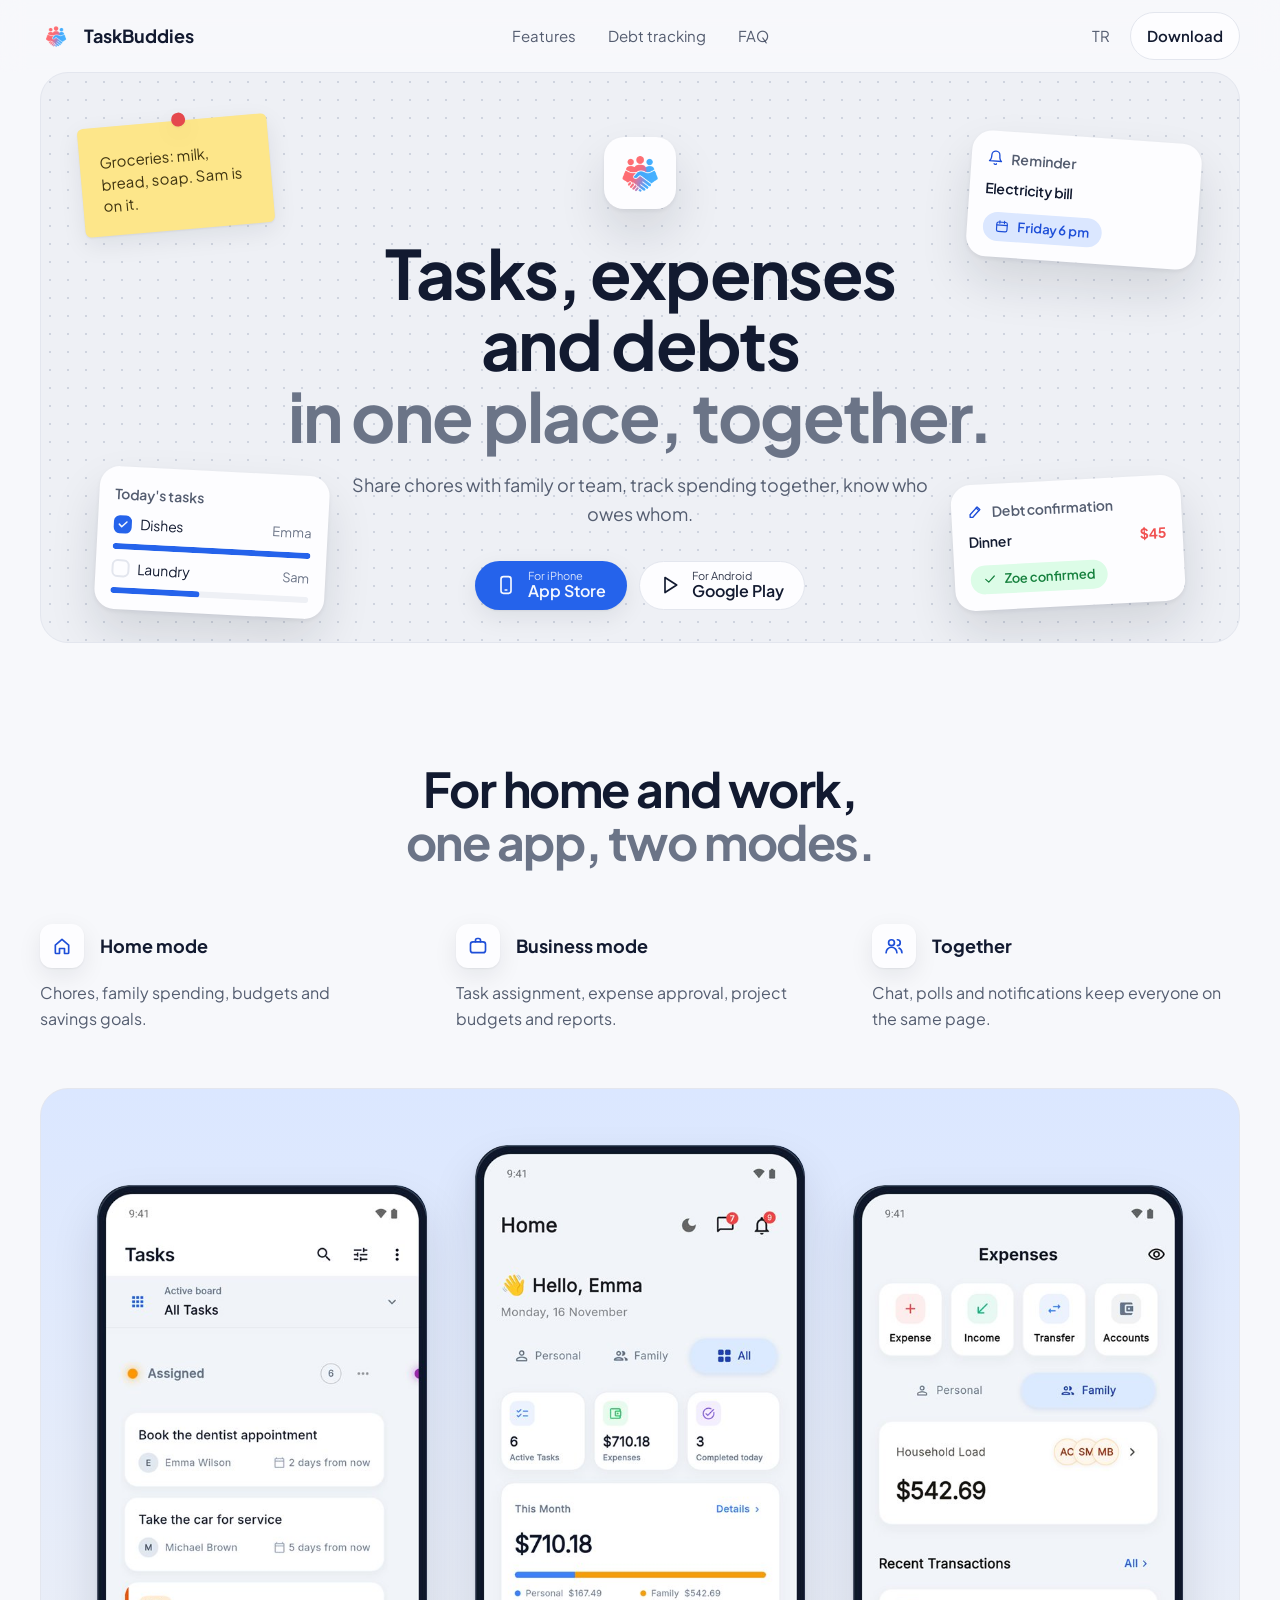
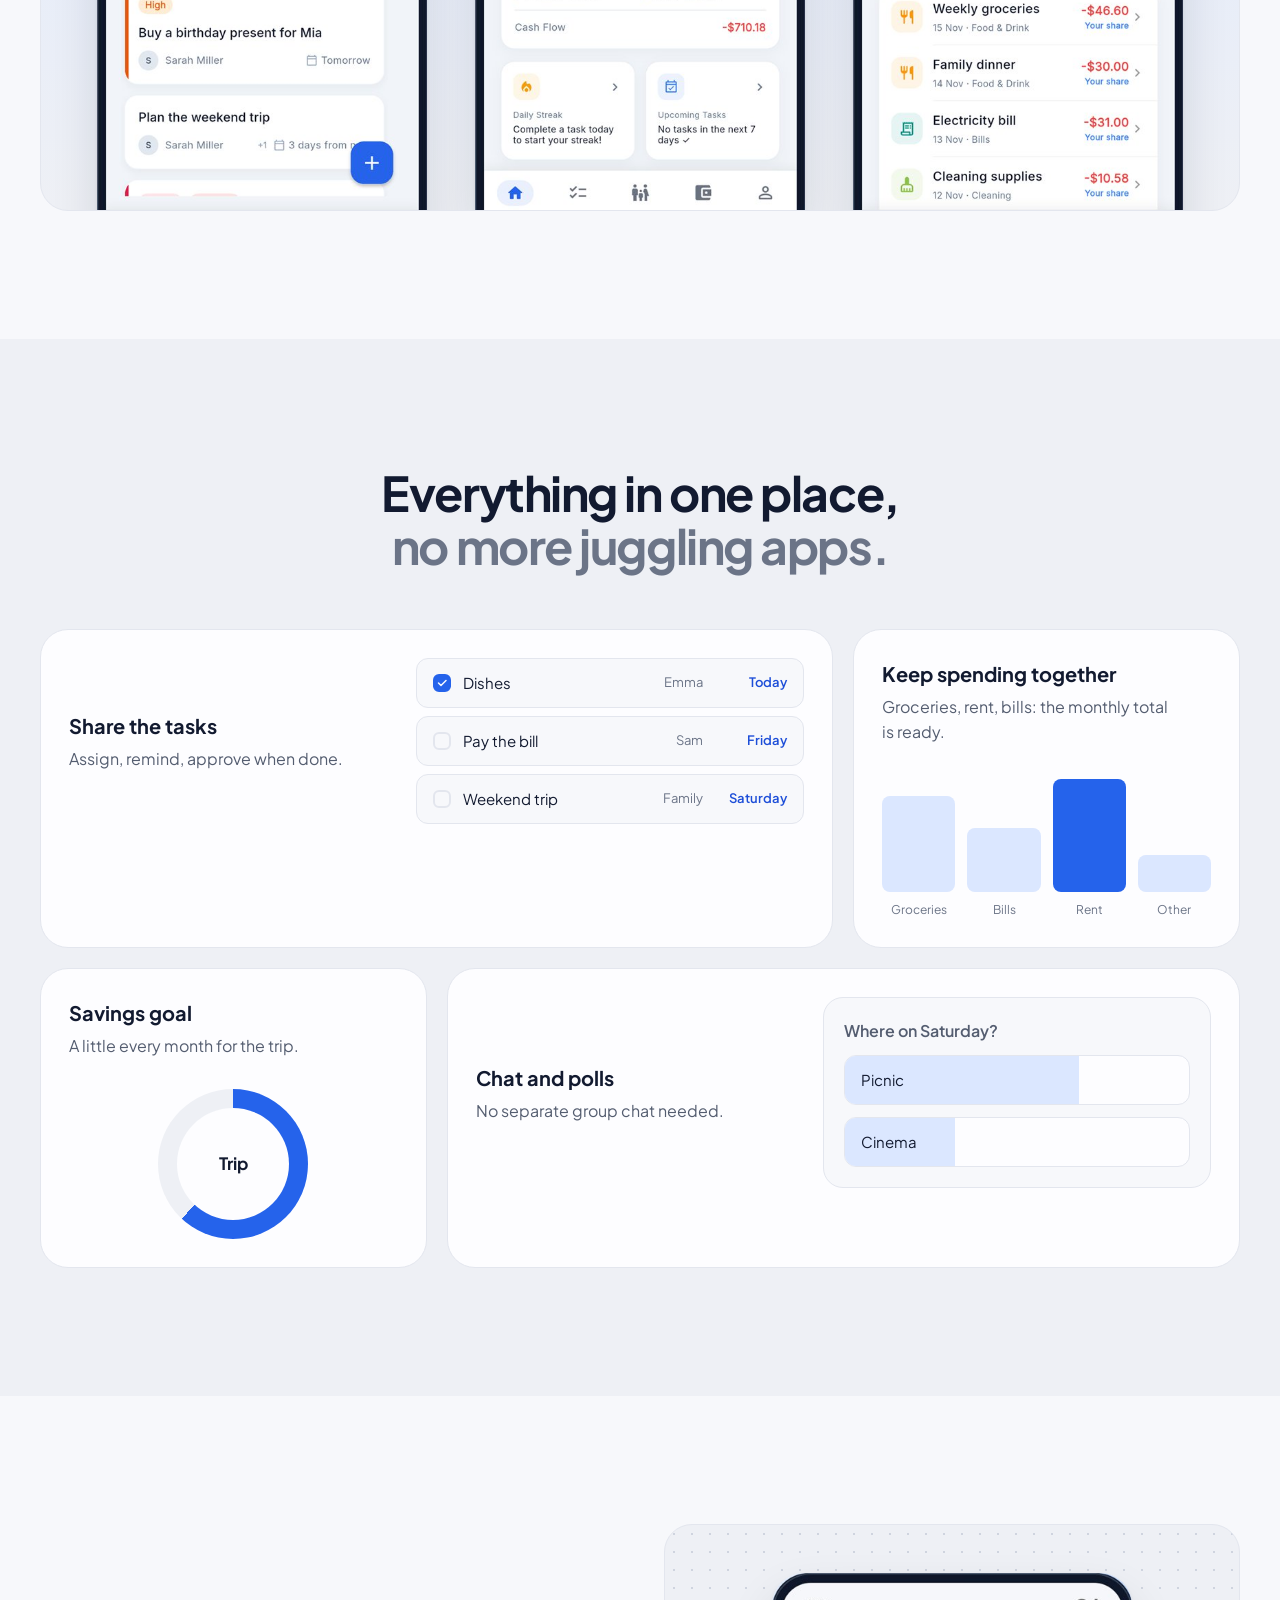
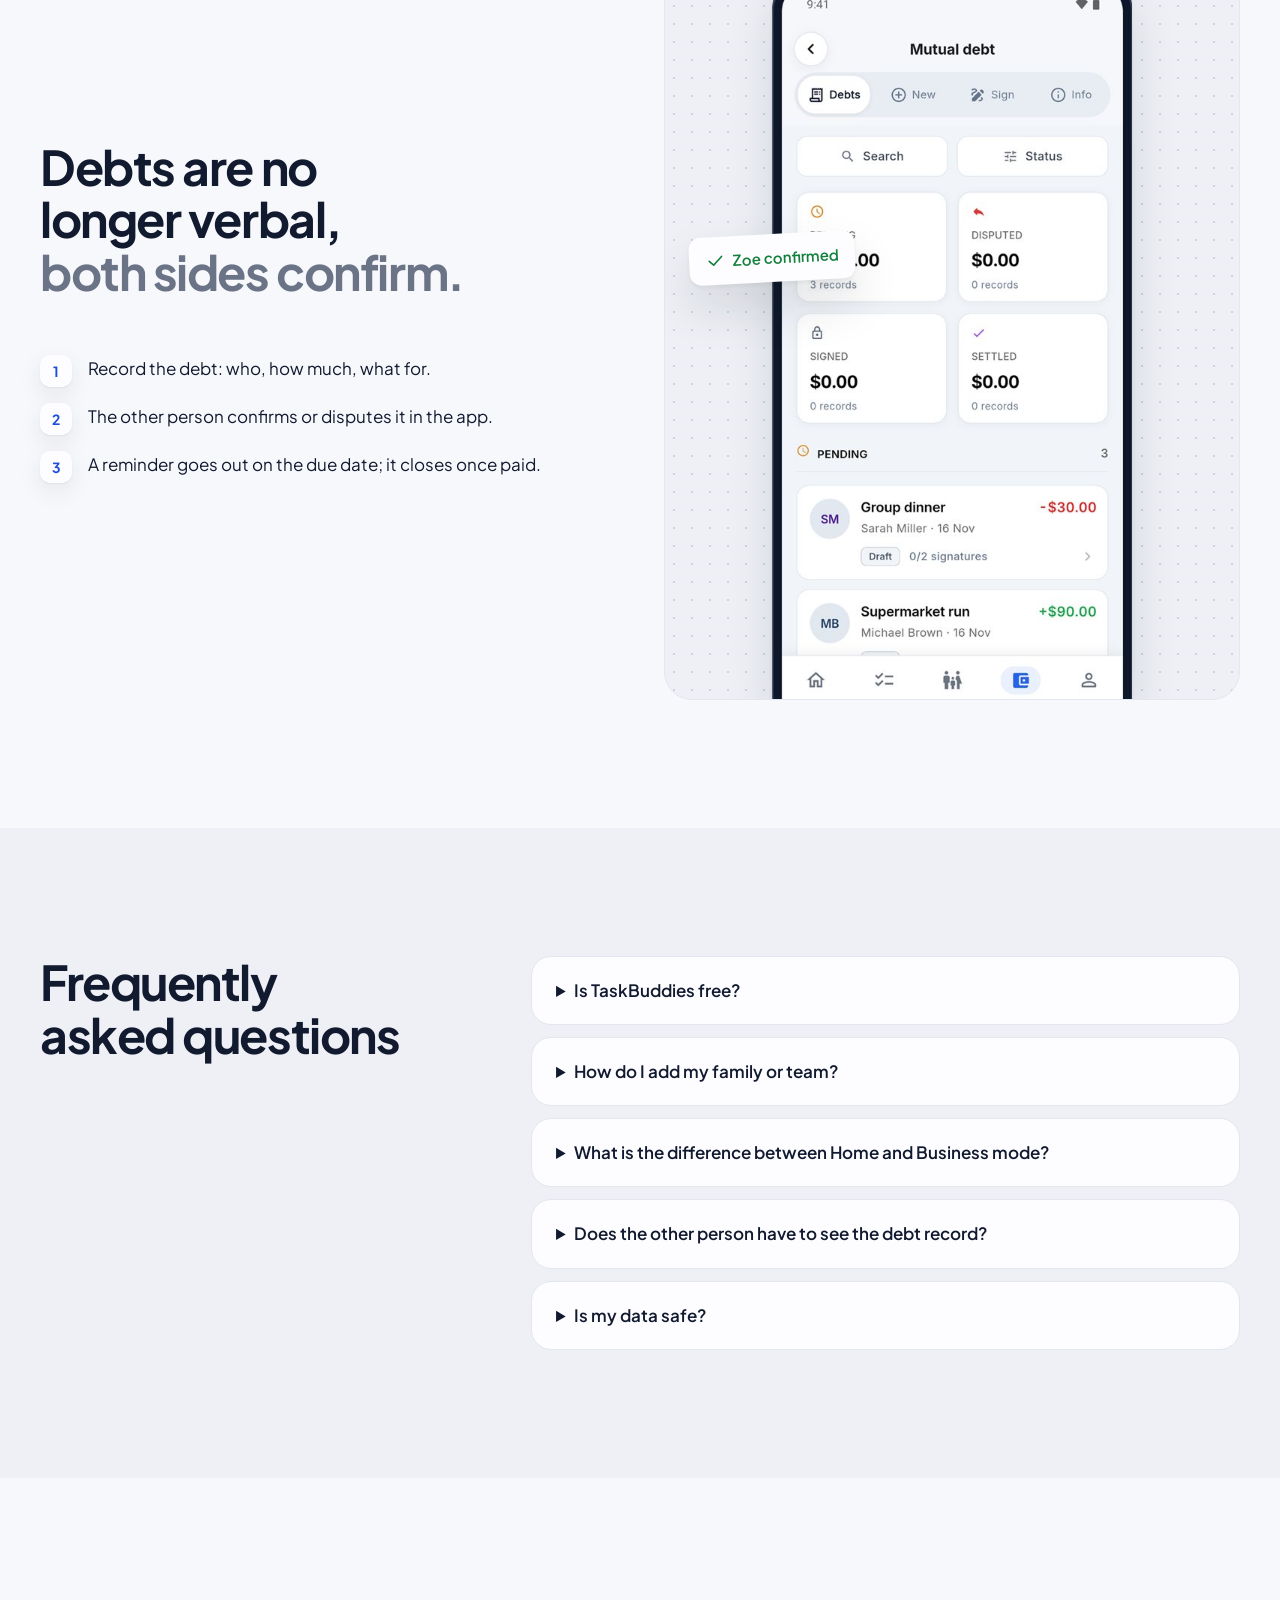
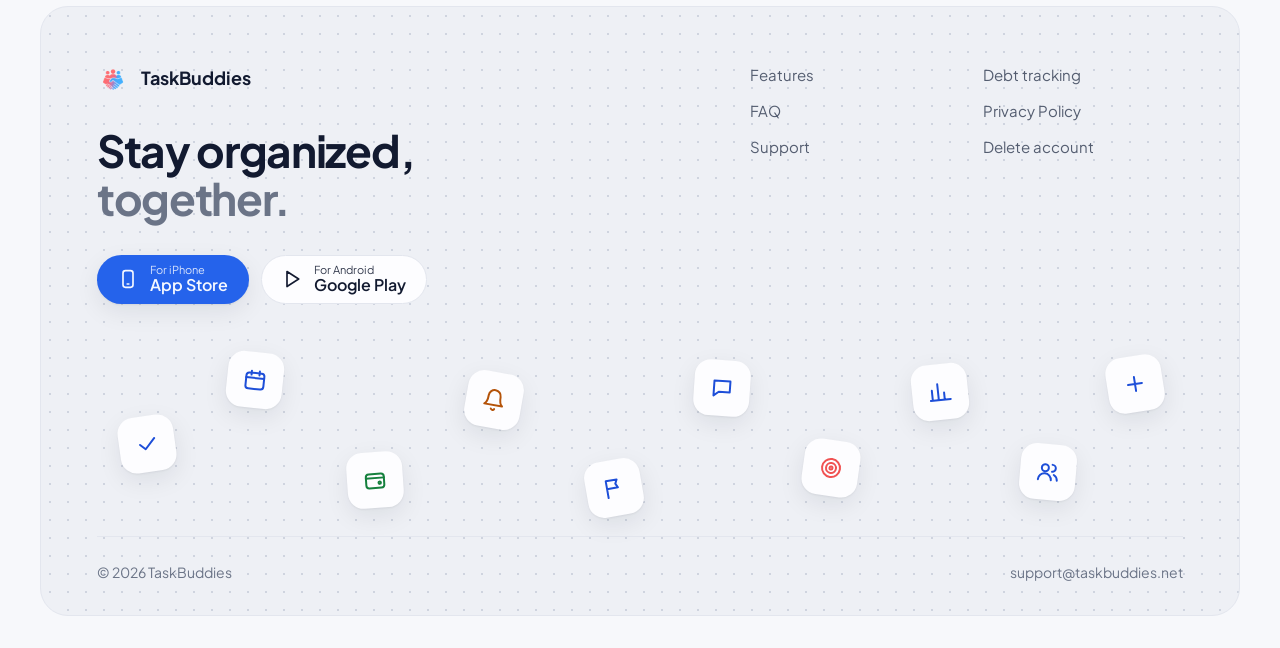
==== en/index.html @ 15ecc8c8 "feat: redesign landing in a light, ChronoTask-style canvas Dotted hero panel with floating product c" ====
<!doctype html>
<html lang="en">
<head>
  <meta charset="utf-8">
  <meta name="viewport" content="width=device-width, initial-scale=1">
  <title>TaskBuddies: Tasks, shared expenses and debts in one place</title>
  <meta name="description" content="Share chores, track groceries and bills together, and never forget a debt. The task and expense app for families, roommates and small teams.">
  <link rel="canonical" href="https://taskbuddies.net/en/">
  <link rel="alternate" hreflang="tr" href="https://taskbuddies.net/">
  <link rel="alternate" hreflang="en" href="https://taskbuddies.net/en/">
  <link rel="alternate" hreflang="x-default" href="https://taskbuddies.net/en/">
  <link rel="icon" type="image/png" href="/assets/icon-192.png">
  <link rel="apple-touch-icon" href="/assets/icon-192.png">
  <meta name="theme-color" content="#f7f8fb">
  <meta name="apple-itunes-app" content="app-id=6759522037">
  <meta property="og:type" content="website">
  <meta property="og:url" content="https://taskbuddies.net/en/">
  <meta property="og:title" content="TaskBuddies: Tasks, shared expenses and debts in one place">
  <meta property="og:description" content="Share chores, track groceries and bills together, and never forget a debt. The task and expense app for families, roommates and small teams.">
  <meta property="og:image" content="https://taskbuddies.net/assets/screens/en-01-home.jpg">
  <meta property="og:locale" content="en_US">
  <meta name="twitter:card" content="summary_large_image">
  <link rel="preconnect" href="https://fonts.googleapis.com">
  <link rel="preconnect" href="https://fonts.gstatic.com" crossorigin>
  <link href="https://fonts.googleapis.com/css2?family=Plus+Jakarta+Sans:wght@400;500;600;700&display=swap" rel="stylesheet">
  <link rel="stylesheet" href="/style.css">
  <script type="application/ld+json">{"@context":"https://schema.org","@type":"MobileApplication","name":"TaskBuddies","operatingSystem":"iOS, Android","applicationCategory":"ProductivityApplication","offers":{"@type":"Offer","price":"0","priceCurrency":"USD"},"url":"https://taskbuddies.net/en/"}</script>
</head>
<body>
  <header class="top">
    <div class="wrap top-row">
      <a class="brand" href="/en/"><img src="/assets/icon-192.png" alt="" width="32" height="32">TaskBuddies</a>
      <nav class="links" aria-label="Sections">
        <a href="#features">Features</a><a href="#debts">Debt tracking</a><a href="#faq">FAQ</a>
      </nav>
      <div class="top-actions">
        <a class="lang" href="/" hreflang="tr">TR</a>
        <a class="btn btn-ghost btn-sm" href="#download">Download</a>
      </div>
    </div>
  </header>

  <main>
    <div class="wrap">
      <section class="hero dots" aria-labelledby="h">
        <div class="hero-copy">
          <img class="app-tile" src="/assets/icon-192.png" alt="" width="72" height="72">
          <h1 id="h"><span>Tasks, expenses and debts</span> <span class="soft">in one place, together.</span></h1>
          <p class="lead">Share chores with family or team, track spending together, know who owes whom.</p>
          <div class="stores center">
          <a class="btn btn-primary" href="https://apps.apple.com/app/id6759522037" rel="noopener"><svg class="i" viewBox="0 0 24 24" fill="none" stroke="currentColor" stroke-width="2" stroke-linecap="round" stroke-linejoin="round" aria-hidden="true"><rect x="6" y="2" width="12" height="20" rx="3"/><path d="M11 18h2"/></svg><span><small>For iPhone</small>App Store</span></a>
          <a class="btn btn-ghost" href="https://play.google.com/store/apps/details?id=com.taskbuddies.mobile&hl=en" rel="noopener"><svg class="i" viewBox="0 0 24 24" fill="none" stroke="currentColor" stroke-width="2" stroke-linecap="round" stroke-linejoin="round" aria-hidden="true"><path d="M6 3l14 9-14 9z"/></svg><span><small>For Android</small>Google Play</span></a>
        </div>
        </div>

        <div class="float f-note" aria-hidden="true"><span class="pin"></span><p>Groceries: milk, bread, soap. Sam is on it.</p></div>
        <div class="float f-rem card-ui" aria-hidden="true">
          <p class="ui-title"><svg class="i" viewBox="0 0 24 24" fill="none" stroke="currentColor" stroke-width="2" stroke-linecap="round" stroke-linejoin="round" aria-hidden="true"><path d="M6 8a6 6 0 0 1 12 0c0 7 3 9 3 9H3s3-2 3-9"/><path d="M10.3 21a1.9 1.9 0 0 0 3.4 0"/></svg>Reminder</p>
          <p class="ui-strong">Electricity bill</p>
          <p class="chip"><svg class="i" viewBox="0 0 24 24" fill="none" stroke="currentColor" stroke-width="2" stroke-linecap="round" stroke-linejoin="round" aria-hidden="true"><rect x="3" y="5" width="18" height="16" rx="3"/><path d="M8 3v4M16 3v4M3 10h18"/></svg>Friday 6 pm</p>
        </div>
        <div class="float f-tasks card-ui" aria-hidden="true">
          <p class="ui-title">Today's tasks</p>
          <div class="ui-row"><span class="tick done"><svg class="i" viewBox="0 0 24 24" fill="none" stroke="currentColor" stroke-width="2" stroke-linecap="round" stroke-linejoin="round" aria-hidden="true"><path d="M5 12l5 5L20 7"/></svg></span><span>Dishes</span><span class="who">Emma</span></div>
          <div class="bar"><i style="--w:100%"></i></div>
          <div class="ui-row"><span class="tick"></span><span>Laundry</span><span class="who">Sam</span></div>
          <div class="bar"><i style="--w:45%"></i></div>
        </div>
        <div class="float f-debt card-ui" aria-hidden="true">
          <p class="ui-title"><svg class="i" viewBox="0 0 24 24" fill="none" stroke="currentColor" stroke-width="2" stroke-linecap="round" stroke-linejoin="round" aria-hidden="true"><path d="M4 20h4L19 9l-4-4L4 16z"/><path d="M13.5 6.5l4 4"/></svg>Debt confirmation</p>
          <div class="ui-row"><span class="ui-strong">Dinner</span><span class="amt">$45</span></div>
          <p class="chip ok"><svg class="i" viewBox="0 0 24 24" fill="none" stroke="currentColor" stroke-width="2" stroke-linecap="round" stroke-linejoin="round" aria-hidden="true"><path d="M5 12l5 5L20 7"/></svg>Zoe confirmed</p>
        </div>
      </section>
    </div>

    <section id="features" class="block">
      <div class="wrap">
        <h2 class="h2"><span>For home and work,</span> <span class="soft">one app, two modes.</span></h2>
        <div class="cols">
          <div class="col"><span class="tile"><svg class="i" viewBox="0 0 24 24" fill="none" stroke="currentColor" stroke-width="2" stroke-linecap="round" stroke-linejoin="round" aria-hidden="true"><path d="M4 11l8-7 8 7v9a1 1 0 0 1-1 1h-4v-6h-6v6H5a1 1 0 0 1-1-1z"/></svg></span><h3>Home mode</h3><p>Chores, family spending, budgets and savings goals.</p></div>
          <div class="col"><span class="tile"><svg class="i" viewBox="0 0 24 24" fill="none" stroke="currentColor" stroke-width="2" stroke-linecap="round" stroke-linejoin="round" aria-hidden="true"><rect x="3" y="7" width="18" height="13" rx="3"/><path d="M9 7V5a2 2 0 0 1 2-2h2a2 2 0 0 1 2 2v2"/></svg></span><h3>Business mode</h3><p>Task assignment, expense approval, project budgets and reports.</p></div>
          <div class="col"><span class="tile"><svg class="i" viewBox="0 0 24 24" fill="none" stroke="currentColor" stroke-width="2" stroke-linecap="round" stroke-linejoin="round" aria-hidden="true"><circle cx="9" cy="8" r="3.5"/><path d="M2.5 20a6.5 6.5 0 0 1 13 0"/><path d="M16 4.5a3.5 3.5 0 0 1 0 7"/><path d="M18 14.5a6.5 6.5 0 0 1 3.5 5.5"/></svg></span><h3>Together</h3><p>Chat, polls and notifications keep everyone on the same page.</p></div>
        </div>
        <div class="showcase">
          <img class="phone side" src="/assets/screens/en-02-tasks.jpg" alt="Task board: who does what, and when" width="480" height="968" loading="lazy">
          <img class="phone mid" src="/assets/screens/en-01-home.jpg" alt="Home: tasks and this month’s spending" width="480" height="968" loading="lazy">
          <img class="phone side" src="/assets/screens/en-04-exp_family.jpg" alt="Family spending by category" width="480" height="968" loading="lazy">
        </div>
      </div>
    </section>

    <section class="block tint">
      <div class="wrap">
        <h2 class="h2"><span>Everything in one place,</span> <span class="soft">no more juggling apps.</span></h2>
        <div class="bento">
          <article class="b b-wide">
            <div class="b-text"><h3>Share the tasks</h3><p>Assign, remind, approve when done.</p></div>
            <div class="mini-list" aria-hidden="true">
              <div class="mini-row"><span class="tick done"><svg class="i" viewBox="0 0 24 24" fill="none" stroke="currentColor" stroke-width="2" stroke-linecap="round" stroke-linejoin="round" aria-hidden="true"><path d="M5 12l5 5L20 7"/></svg></span><span>Dishes</span><span class="who">Emma</span><span class="when">Today</span></div>
              <div class="mini-row"><span class="tick"></span><span>Pay the bill</span><span class="who">Sam</span><span class="when">Friday</span></div>
              <div class="mini-row"><span class="tick"></span><span>Weekend trip</span><span class="who">Family</span><span class="when">Saturday</span></div>
            </div>
          </article>
          <article class="b">
            <div class="b-text"><h3>Keep spending together</h3><p>Groceries, rent, bills: the monthly total is ready.</p></div>
            <div class="bars" aria-hidden="true">
              <div class="bar-col" style="--h:78%"><i></i><span>Groceries</span></div><div class="bar-col" style="--h:52%"><i></i><span>Bills</span></div><div class="bar-col" style="--h:92%"><i></i><span>Rent</span></div><div class="bar-col" style="--h:30%"><i></i><span>Other</span></div>
            </div>
          </article>
          <article class="b">
            <div class="b-text"><h3>Savings goal</h3><p>A little every month for the trip.</p></div>
            <div class="ring" aria-hidden="true"><span>Trip</span></div>
          </article>
          <article class="b b-wide">
            <div class="b-text"><h3>Chat and polls</h3><p>No separate group chat needed.</p></div>
            <div class="poll" aria-hidden="true">
              <p class="ui-strong">Where on Saturday?</p>
              <div class="opt" style="--w:68%"><span>Picnic</span></div>
              <div class="opt" style="--w:32%"><span>Cinema</span></div>
            </div>
          </article>
        </div>
      </div>
    </section>

    <section id="debts" class="block">
      <div class="wrap split">
        <div>
          <h2 class="h2 left"><span>Debts are no longer verbal,</span> <span class="soft">both sides confirm.</span></h2>
          <ol class="steps">
            <li>Record the debt: who, how much, what for.</li>
            <li>The other person confirms or disputes it in the app.</li>
            <li>A reminder goes out on the due date; it closes once paid.</li>
          </ol>
        </div>
        <div class="debt-visual">
          <img class="phone solo" src="/assets/screens/en-05-debts.jpg" alt="Mutual debt screen: pending, signed and closed records" width="480" height="968" loading="lazy">
          <p class="float-badge"><svg class="i" viewBox="0 0 24 24" fill="none" stroke="currentColor" stroke-width="2" stroke-linecap="round" stroke-linejoin="round" aria-hidden="true"><path d="M5 12l5 5L20 7"/></svg>Zoe confirmed</p>
        </div>
      </div>
    </section>

    <section id="faq" class="block tint">
      <div class="wrap faq-wrap">
        <h2 class="h2 left">Frequently asked questions</h2>
        <div class="faq">
          <details><summary>Is TaskBuddies free?</summary><p>It is free to download and the core features are free. Tasks, expense logging, debt tracking and chat are open to everyone.</p></details>
          <details><summary>How do I add my family or team?</summary><p>Create a family or team and invite members by email. Anyone who taps the invite link joins straight in the app.</p></details>
          <details><summary>What is the difference between Home and Business mode?</summary><p>Home mode is for chores, shared expenses and the family budget. Business mode is for task approval, expense approval, project budgets and reports.</p></details>
          <details><summary>Does the other person have to see the debt record?</summary><p>Yes, debt records are two-sided. The other person confirms or disputes it, so both sides see the same number.</p></details>
          <details><summary>Is my data safe?</summary><p>Your data travels over an encrypted connection and is only visible to you and the people you invite. You can delete your account anytime.</p></details>
        </div>
      </div>
    </section>
  </main>

  <footer id="download" class="wrap">
    <div class="foot dots">
      <div class="foot-top">
        <div>
          <a class="brand dark" href="/en/"><img src="/assets/icon-192.png" alt="" width="32" height="32">TaskBuddies</a>
          <p class="foot-h"><span>Stay organized,</span> <span class="soft">together.</span></p>
          <div class="stores ">
          <a class="btn btn-primary" href="https://apps.apple.com/app/id6759522037" rel="noopener"><svg class="i" viewBox="0 0 24 24" fill="none" stroke="currentColor" stroke-width="2" stroke-linecap="round" stroke-linejoin="round" aria-hidden="true"><rect x="6" y="2" width="12" height="20" rx="3"/><path d="M11 18h2"/></svg><span><small>For iPhone</small>App Store</span></a>
          <a class="btn btn-ghost" href="https://play.google.com/store/apps/details?id=com.taskbuddies.mobile&hl=en" rel="noopener"><svg class="i" viewBox="0 0 24 24" fill="none" stroke="currentColor" stroke-width="2" stroke-linecap="round" stroke-linejoin="round" aria-hidden="true"><path d="M6 3l14 9-14 9z"/></svg><span><small>For Android</small>Google Play</span></a>
        </div>
        </div>
        <nav class="foot-links" aria-label="Footer links">
          <a href="#features">Features</a>
          <a href="#debts">Debt tracking</a>
          <a href="#faq">FAQ</a>
          <a href="https://taskbuddies.github.io/taskbuddies-support/privacy.html">Privacy Policy</a>
          <a href="https://taskbuddies.github.io/taskbuddies-support/">Support</a>
          <a href="https://api.taskbuddies.net/account-deletion/">Delete account</a>
        </nav>
      </div>
      <div class="tiles" aria-hidden="true">
        <span class="tile t0"><svg class="i" viewBox="0 0 24 24" fill="none" stroke="currentColor" stroke-width="2" stroke-linecap="round" stroke-linejoin="round" aria-hidden="true"><path d="M5 12l5 5L20 7"/></svg></span><span class="tile t1"><svg class="i" viewBox="0 0 24 24" fill="none" stroke="currentColor" stroke-width="2" stroke-linecap="round" stroke-linejoin="round" aria-hidden="true"><rect x="3" y="5" width="18" height="16" rx="3"/><path d="M8 3v4M16 3v4M3 10h18"/></svg></span><span class="tile t2"><svg class="i" viewBox="0 0 24 24" fill="none" stroke="currentColor" stroke-width="2" stroke-linecap="round" stroke-linejoin="round" aria-hidden="true"><rect x="3" y="6" width="18" height="14" rx="3"/><path d="M3 10h18"/><circle cx="16.5" cy="15" r="1.2"/></svg></span><span class="tile t3"><svg class="i" viewBox="0 0 24 24" fill="none" stroke="currentColor" stroke-width="2" stroke-linecap="round" stroke-linejoin="round" aria-hidden="true"><path d="M6 8a6 6 0 0 1 12 0c0 7 3 9 3 9H3s3-2 3-9"/><path d="M10.3 21a1.9 1.9 0 0 0 3.4 0"/></svg></span><span class="tile t4"><svg class="i" viewBox="0 0 24 24" fill="none" stroke="currentColor" stroke-width="2" stroke-linecap="round" stroke-linejoin="round" aria-hidden="true"><path d="M5 21V4h11l-2 4 2 4H5"/></svg></span><span class="tile t5"><svg class="i" viewBox="0 0 24 24" fill="none" stroke="currentColor" stroke-width="2" stroke-linecap="round" stroke-linejoin="round" aria-hidden="true"><path d="M4 5h16v11H9l-5 4z"/></svg></span><span class="tile t6"><svg class="i" viewBox="0 0 24 24" fill="none" stroke="currentColor" stroke-width="2" stroke-linecap="round" stroke-linejoin="round" aria-hidden="true"><circle cx="12" cy="12" r="9"/><circle cx="12" cy="12" r="5"/><circle cx="12" cy="12" r="1.5"/></svg></span><span class="tile t7"><svg class="i" viewBox="0 0 24 24" fill="none" stroke="currentColor" stroke-width="2" stroke-linecap="round" stroke-linejoin="round" aria-hidden="true"><path d="M4 20V10M10 20V4M16 20v-7M2 20h20"/></svg></span><span class="tile t8"><svg class="i" viewBox="0 0 24 24" fill="none" stroke="currentColor" stroke-width="2" stroke-linecap="round" stroke-linejoin="round" aria-hidden="true"><circle cx="9" cy="8" r="3.5"/><path d="M2.5 20a6.5 6.5 0 0 1 13 0"/><path d="M16 4.5a3.5 3.5 0 0 1 0 7"/><path d="M18 14.5a6.5 6.5 0 0 1 3.5 5.5"/></svg></span><span class="tile t9"><svg class="i" viewBox="0 0 24 24" fill="none" stroke="currentColor" stroke-width="2" stroke-linecap="round" stroke-linejoin="round" aria-hidden="true"><path d="M12 5v14M5 12h14"/></svg></span>
      </div>
      <div class="foot-bottom"><span>© 2026 TaskBuddies</span><a href="mailto:support@taskbuddies.net">support@taskbuddies.net</a></div>
    </div>
  </footer>
</body>
</html>
---- style.css ----
/* Hallmark · checked: 2026-11-17 · genre: modern-minimal · theme: custom (by request: ChronoTask-style light canvas) · shape: Workbench
 * hero: centred on a dotted panel, product cards floating at the corners · nav: wordmark, centred links, one ghost action · footer: a dotted panel with the action, links and icon tiles
 * signature: the two-sided debt record, shown as a floating confirmation card and the real debt screen · built: redesign full · v2.0.0 */
/* Hallmark · pre-emit critique: P4 H4 E4 S4 R4 V4 · weakest: P, the floating cards are sample UI built in HTML; the real screens carry the proof below the hero */

:root {
  --bg: #f7f8fb;
  --panel: #eef0f5;
  --surface: #fdfdff;
  --ink: #121a30;
  --ink-soft: #6b7487;
  --muted: #545d70;
  --line: #e3e6ee;
  --dot: #cfd4df;
  --blue: #2563eb;
  --blue-deep: #1d4ed8;
  --accent-ink: #1d4ed8;
  --col-gap: 48px;
  --blue-wash: #dbe7ff;
  --on-blue: #f5f8ff;
  --sticky: #fde68a;
  --sticky-ink: #3f3410;
  --pin: #e5484d;
  --green: #15803d;
  --green-wash: #dcfce7;
  --amber: #b45309;
  --coral: #f05252;
  --shadow-1: 0 1px 2px rgba(15, 23, 42, .06), 0 8px 24px rgba(15, 23, 42, .08);
  --shadow-2: 0 2px 4px rgba(15, 23, 42, .06), 0 24px 48px rgba(15, 23, 42, .12);
  --focus: var(--blue);
  --font: "Plus Jakarta Sans", system-ui, -apple-system, "Segoe UI", Roboto, sans-serif;
  --r-lg: 28px;
  --r-md: 20px;
  --r-sm: 12px;
  --max: 1200px;
  --section-gap: 128px;
}
@media (prefers-color-scheme: dark) {
  :root:not([data-theme="light"]) {
    --bg: #0c0f17; --panel: #131826; --surface: #182032; --ink: #eef1f8; --ink-soft: #8d97ad; --muted: #a5adc0;
    --line: #252d42; --dot: #2a3349; --blue-wash: #1c2a4d; --green-wash: #12301f; --green: #4ade80; --focus: #8db2ff;
    --sticky: #e9cf6d; --amber: #f59e0b; --accent-ink: #a9c4ff;
  }
}
:root[data-theme="dark"] {
  --bg: #0c0f17; --panel: #131826; --surface: #182032; --ink: #eef1f8; --ink-soft: #8d97ad; --muted: #a5adc0;
  --line: #252d42; --dot: #2a3349; --blue-wash: #1c2a4d; --green-wash: #12301f; --green: #4ade80; --focus: #8db2ff;
  --sticky: #e9cf6d; --amber: #f59e0b; --accent-ink: #a9c4ff;
}

* { box-sizing: border-box; }
html { scroll-behavior: smooth; overflow-x: clip; }
body { margin: 0; overflow-x: clip; background: var(--bg); color: var(--ink); font: 400 17px/1.6 var(--font); -webkit-font-smoothing: antialiased; }
::selection { background: var(--blue-wash); color: var(--ink); }
img { max-width: 100%; height: auto; display: block; }
a { color: inherit; }
h1, h2, h3 { text-wrap: balance; overflow-wrap: break-word; min-width: 0; font-weight: 700; }
p { text-wrap: pretty; }
.wrap { width: min(var(--max), calc(100% - 32px)); margin-inline: auto; }
:focus-visible { outline: 3px solid var(--focus); outline-offset: 3px; border-radius: 8px; }
.soft { color: var(--ink-soft); }
.i { width: 20px; height: 20px; flex: none; }
.dots {
  background-color: var(--panel);
  background-image: radial-gradient(var(--dot) 1px, transparent 1.4px);
  background-size: 18px 18px;
}

/* Buttons: one filled recipe, one ghost */
.stores { display: flex; flex-wrap: wrap; gap: 12px; }
.stores.center { justify-content: center; }
.btn {
  display: inline-flex; align-items: center; gap: 12px; text-decoration: none; font-weight: 600; font-size: 16px;
  padding: 8px 20px; border-radius: 999px; border: 1px solid transparent; min-height: 48px;
  transition: transform .15s ease, background-color .15s ease, box-shadow .15s ease;
}
.btn span { line-height: 1.15; text-align: left; }
.btn small { display: block; font-size: 11px; font-weight: 400; opacity: .85; }
.btn-primary { background: var(--blue); color: var(--on-blue); box-shadow: var(--shadow-1); }
.btn-primary:hover { background: var(--blue-deep); transform: translateY(-1px); }
.btn-ghost { background: var(--surface); color: var(--ink); border-color: var(--line); }
.btn-ghost:hover { border-color: var(--ink-soft); transform: translateY(-1px); }
.btn:active { transform: translateY(0) scale(.98); box-shadow: none; }
.btn-sm { padding: 8px 16px; font-size: 15px; }

/* Header */
.top { position: sticky; top: 0; z-index: 10; background: color-mix(in srgb, var(--bg) 88%, transparent); backdrop-filter: blur(12px); }
.top-row { display: grid; grid-template-columns: 1fr auto 1fr; align-items: center; height: 72px; gap: 16px; }
.brand { display: inline-flex; align-items: center; gap: 12px; text-decoration: none; font-weight: 700; font-size: 18px; }
.brand img { width: 32px; height: 32px; border-radius: 8px; }
.links { display: flex; gap: 32px; }
.links a, .lang { text-decoration: none; font-size: 15px; font-weight: 400; color: var(--muted); }
.links a:hover, .lang:hover { color: var(--ink); }
.links a:active, .lang:active { color: var(--blue); }
.top-actions { display: flex; align-items: center; justify-content: flex-end; gap: 20px; }
@media (max-width: 760px) { .links { display: none; } .top-row { grid-template-columns: 1fr auto; } }

/* Hero */
.hero { position: relative; border-radius: var(--r-lg); padding: 64px 24px 32px; overflow: clip; border: 1px solid var(--line); }
.hero-copy { position: relative; z-index: 2; max-width: 760px; margin-inline: auto; text-align: center; display: grid; justify-items: center; }
.app-tile { width: 72px; height: 72px; border-radius: 20px; background: var(--surface); padding: 8px; box-shadow: var(--shadow-2); margin-bottom: 28px; }
.hero h1 { font-size: clamp(38px, 5.6vw, 68px); line-height: 1.05; letter-spacing: -.025em; margin: 0 0 20px; }
.hero h1 span { display: block; }
.lead { font-size: 18px; color: var(--muted); max-width: 32em; margin: 0 0 32px; }

.float { position: absolute; z-index: 1; width: 230px; }
.card-ui { background: var(--surface); color: var(--ink); border-radius: var(--r-md); padding: 16px; box-shadow: var(--shadow-2); font-size: 14px; }
.card-ui p { margin: 0; }
.ui-title { display: flex; align-items: center; gap: 8px; font-weight: 600; color: var(--muted); margin-bottom: 8px !important; }
.ui-title .i { width: 16px; height: 16px; color: var(--accent-ink); }
.ui-strong { font-weight: 600; color: var(--ink); }
.chip { display: inline-flex; align-items: center; gap: 8px; margin-top: 12px !important; padding: 4px 12px; border-radius: 999px; background: var(--blue-wash); color: var(--accent-ink); font-weight: 600; font-size: 13px; }
.chip .i { width: 14px; height: 14px; }
.chip.ok { background: var(--green-wash); color: var(--green); }
.ui-row { display: flex; align-items: center; gap: 8px; margin-top: 8px; }
.ui-row .who { margin-left: auto; color: var(--ink-soft); font-size: 13px; }
.amt { margin-left: auto; font-weight: 700; color: var(--coral); }
.tick { width: 18px; height: 18px; border-radius: 6px; border: 2px solid var(--line); display: grid; place-items: center; flex: none; }
.tick.done { background: var(--blue); border-color: var(--blue); color: var(--on-blue); }
.tick .i { width: 12px; height: 12px; stroke-width: 3; }
.bar { height: 6px; border-radius: 999px; background: var(--panel); margin-top: 8px; overflow: hidden; }
.bar i { display: block; height: 100%; width: var(--w); background: var(--blue); border-radius: inherit; }

.f-note { top: 48px; left: 40px; width: 190px; padding: 24px 20px 20px; background: var(--sticky); color: var(--sticky-ink); border-radius: 6px; box-shadow: var(--shadow-1); transform: rotate(-5deg); font-size: 15px; font-weight: 400; line-height: 1.45; }
.f-note p { margin: 0; }
.pin { position: absolute; top: -8px; left: 50%; width: 14px; height: 14px; border-radius: 50%; background: var(--pin); box-shadow: var(--shadow-1); }
.f-rem { top: 64px; right: 40px; transform: rotate(4deg); }
.f-tasks { bottom: 28px; left: 56px; transform: rotate(3deg); }
.f-debt { bottom: 36px; right: 56px; transform: rotate(-3deg); }
@media (max-width: 1180px) { .float { display: none; } .hero { padding: 56px 20px 64px; } }

/* Sections */
.block { padding: var(--section-gap) 0 0; }
#ozellikler, #features { padding-top: 120px; }
.block.tint { margin-top: var(--section-gap); padding: var(--section-gap) 0; background: var(--panel); color: var(--ink); }
.block.tint + .block { padding-top: var(--section-gap); }
.h2 { font-size: clamp(30px, 4vw, 48px); line-height: 1.1; letter-spacing: -.03em; margin: 0 auto 56px; text-align: center; max-width: 18em; }
.h2 span { display: block; }
.h2.left { text-align: left; margin-left: 0; }
@media (max-width: 720px) { :root { --section-gap: 88px; } }

.cols { display: grid; grid-template-columns: repeat(3, minmax(0, 1fr)); gap: var(--col-gap); margin-bottom: 56px; }
@media (max-width: 820px) { .cols { grid-template-columns: minmax(0, 1fr); gap: 24px; } }
.col { display: grid; grid-template-columns: auto minmax(0, 1fr); column-gap: 16px; align-items: center; }
.col h3 { font-size: 18px; margin: 0; }
.col p { grid-column: 1 / -1; margin-top: 12px !important; }
.col p { margin: 0; color: var(--muted); font-size: 16px; }
.tile { width: 44px; height: 44px; border-radius: var(--r-sm); background: var(--surface); box-shadow: var(--shadow-1); display: grid; place-items: center; color: var(--accent-ink); }

.showcase {
  display: grid; grid-template-columns: repeat(3, minmax(0, 1fr)); gap: var(--col-gap); align-items: end;
  padding: 56px 56px 0; border-radius: var(--r-lg); overflow: clip;
  background: linear-gradient(180deg, var(--blue-wash), var(--panel));
  border: 1px solid var(--line);
}
.phone { border-radius: 32px 32px 0 0; box-shadow: var(--shadow-2); width: 100%; }
.phone.side { transform: translateY(40px); }
@media (max-width: 820px) { .showcase { grid-template-columns: minmax(0, 1fr); padding: 32px 32px 0; } .phone.side { display: none; } }

/* Bento */
.bento { display: grid; grid-template-columns: repeat(3, minmax(0, 1fr)); gap: 20px; }
.b { background: var(--surface); border: 1px solid var(--line); border-radius: var(--r-lg); padding: 28px; display: grid; gap: 24px; align-content: space-between; min-height: 300px; }
.b-wide { grid-column: span 2; grid-template-columns: minmax(0, 1fr) minmax(0, 1.2fr); align-items: center; }
.b h3 { font-size: 20px; margin: 0 0 4px; }
.b p { margin: 0; color: var(--muted); font-size: 16px; }
@media (max-width: 900px) { .bento { grid-template-columns: minmax(0, 1fr); } .b-wide { grid-column: auto; grid-template-columns: minmax(0, 1fr); } }

.mini-list { display: grid; gap: 8px; }
.mini-row { display: flex; align-items: center; gap: 12px; padding: 12px 16px; border-radius: var(--r-sm); background: var(--bg); color: var(--ink); border: 1px solid var(--line); font-size: 15px; }
.mini-row .who { margin-left: auto; color: var(--ink-soft); font-size: 13px; }
.mini-row .when { color: var(--accent-ink); font-size: 13px; font-weight: 600; min-width: 72px; text-align: right; }

.bars { display: grid; grid-template-columns: repeat(4, minmax(0, 1fr)); gap: 12px; align-items: end; height: 150px; }
.bar-col { display: grid; grid-template-rows: 1fr auto; height: 100%; gap: 8px; text-align: center; font-size: 12px; color: var(--ink-soft); }
.bar-col i { align-self: end; height: var(--h); border-radius: 8px; background: var(--blue-wash); color: var(--ink); }
.bar-col:nth-child(3) i { background: var(--blue); }

.ring { width: 150px; aspect-ratio: 1; border-radius: 50%; justify-self: center; display: grid; place-items: center;
  background: conic-gradient(var(--blue) 0 62%, var(--panel) 62% 100%); }
.ring span { width: 112px; aspect-ratio: 1; border-radius: 50%; background: var(--surface); display: grid; place-items: center; font-weight: 700; }

.poll { background: var(--bg); border: 1px solid var(--line); border-radius: var(--r-md); padding: 20px; display: grid; gap: 12px; }
.opt { position: relative; padding: 12px 16px; border-radius: var(--r-sm); border: 1px solid var(--line); background: var(--surface); overflow: hidden; font-size: 15px; color: var(--ink); }
.opt::before { content: ""; position: absolute; inset: 0 auto 0 0; width: var(--w); background: var(--blue-wash); }
.opt span { position: relative; }

/* Debt */
.split { display: grid; grid-template-columns: repeat(2, minmax(0, 1fr)); gap: var(--col-gap); align-items: center; }
@media (max-width: 900px) { .split { grid-template-columns: minmax(0, 1fr); gap: 40px; } }
.steps { list-style: none; margin: 0; padding: 0; display: grid; gap: 16px; counter-reset: s; }
.steps li { counter-increment: s; display: flex; gap: 16px; align-items: flex-start; font-size: 17px; }
.steps li::before { content: counter(s); flex: none; width: 32px; height: 32px; border-radius: 10px; display: grid; place-items: center; font-weight: 700; font-size: 14px; background: var(--surface); box-shadow: var(--shadow-1); color: var(--accent-ink); }
.debt-visual { position: relative; border-radius: var(--r-lg); padding: 48px 48px 0; overflow: clip; border: 1px solid var(--line); }
.debt-visual { background-color: var(--panel); background-image: radial-gradient(var(--dot) 1px, transparent 1.4px); background-size: 18px 18px; }
.phone.solo { max-width: 360px; margin-inline: auto; }
.float-badge { position: absolute; left: 24px; top: 40%; display: flex; align-items: center; gap: 8px; margin: 0; padding: 12px 16px; border-radius: var(--r-sm); background: var(--surface); box-shadow: var(--shadow-2); font-weight: 600; font-size: 15px; color: var(--green); transform: rotate(-3deg); }

/* FAQ */
.faq-wrap { display: grid; grid-template-columns: minmax(0, 1fr) minmax(0, 1.6fr); gap: var(--col-gap); align-items: start; }
@media (max-width: 900px) { .faq-wrap { grid-template-columns: minmax(0, 1fr); gap: 0; } }
.faq { display: grid; gap: 12px; }
.faq details { background: var(--surface); border: 1px solid var(--line); border-radius: var(--r-md); padding: 20px 24px; }
.faq summary { cursor: pointer; font-weight: 600; font-size: 17px; }
.faq summary:hover { color: var(--blue); }
.faq details p { color: var(--muted); margin: 12px 0 0; }
.faq details:not([open]) > p { display: none; }

/* Footer */
footer { padding: var(--section-gap) 0 32px; }
.foot { border-radius: var(--r-lg); border: 1px solid var(--line); padding: 56px 56px 32px; position: relative; overflow: clip; }
.foot-top { display: grid; grid-template-columns: minmax(0, 1.4fr) minmax(0, 1fr); gap: var(--col-gap); }
.foot-h { font-size: clamp(30px, 3.6vw, 44px); font-weight: 700; line-height: 1.1; letter-spacing: -.03em; margin: 24px 0 32px; }
.foot-h span { display: block; }
.foot-links { display: grid; grid-template-columns: repeat(2, minmax(0, 1fr)); gap: 12px 32px; align-content: start; }
.foot-links a { text-decoration: none; color: var(--muted); font-size: 15px; white-space: nowrap; }
.foot-links a:hover { color: var(--ink); }
.foot-links a:active { color: var(--blue); }
.tiles { position: relative; height: 200px; margin-top: 32px; }
.tiles .tile { position: absolute; width: 56px; height: 56px; border-radius: 16px; }
.tiles .tile .i { width: 24px; height: 24px; }
.t0 { left: 2%; top: 40%; transform: rotate(-8deg); } .t1 { left: 12%; top: 8%; transform: rotate(6deg); }
.t2 { left: 23%; top: 58%; transform: rotate(-4deg); color: var(--green) !important; } .t3 { left: 34%; top: 18%; transform: rotate(10deg); color: var(--amber) !important; }
.t4 { left: 45%; top: 62%; transform: rotate(-10deg); } .t5 { left: 55%; top: 12%; transform: rotate(4deg); }
.t6 { left: 65%; top: 52%; transform: rotate(8deg); color: var(--coral) !important; } .t7 { left: 75%; top: 14%; transform: rotate(-6deg); }
.t8 { left: 85%; top: 54%; transform: rotate(5deg); } .t9 { left: 93%; top: 10%; transform: rotate(-9deg); }
.foot-bottom { display: flex; justify-content: space-between; flex-wrap: wrap; gap: 12px; padding-top: 24px; border-top: 1px solid var(--line); color: var(--ink-soft); font-size: 14px; }
.foot-bottom a { text-decoration: none; }
@media (max-width: 820px) { .foot { padding: 40px 24px 24px; } .foot-top { grid-template-columns: minmax(0, 1fr); } .tiles { height: 140px; } }

/* Open-in-app page (open.html) */
.open { min-height: 100vh; display: grid; place-items: center; text-align: center; padding: 32px 16px; }
.open { background-color: var(--panel); background-image: radial-gradient(var(--dot) 1px, transparent 1.4px); background-size: 18px 18px; }
.open img.logo { width: 88px; height: 88px; border-radius: 22px; background: var(--surface); padding: 8px; box-shadow: var(--shadow-2); margin: 0 auto 24px; }
.open h1 { font-size: 30px; margin: 0 0 12px; letter-spacing: -.02em; }
.open p { color: var(--muted); max-width: 28em; margin: 0 auto 28px; }
.open .stores { justify-content: center; }
.store { display: inline-flex; align-items: center; gap: 12px; text-decoration: none; font-weight: 600; padding: 12px 20px; border-radius: 999px; background: var(--blue); color: var(--on-blue); }
.store:hover { background: var(--blue-deep); }
.store:active { transform: scale(.98); }
.store + .store { background: var(--surface); color: var(--ink); border: 1px solid var(--line); }
.store svg { width: 20px; height: 20px; }

@media (prefers-reduced-motion: reduce) {
  html { scroll-behavior: auto; }
  .btn, .store { transition: none; }
  .btn:hover, .btn:active, .store:active { transform: none; }
}
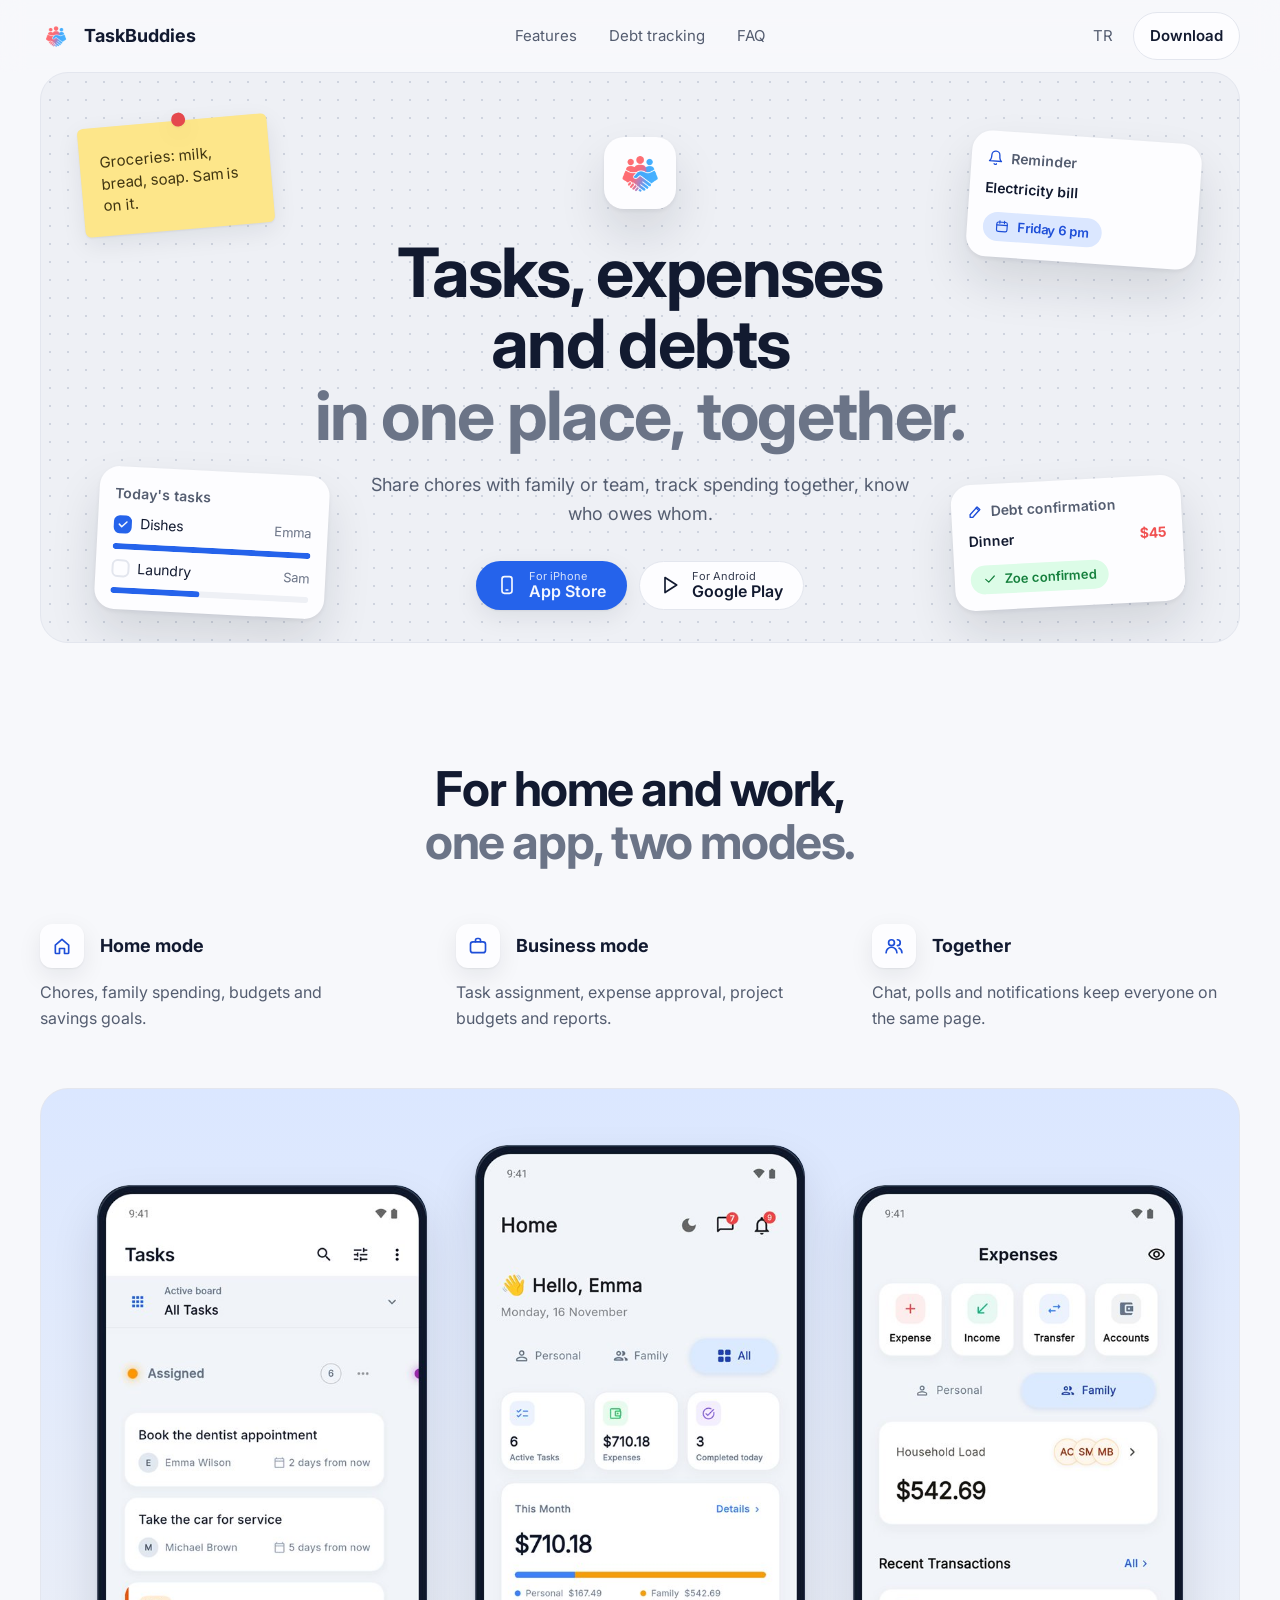
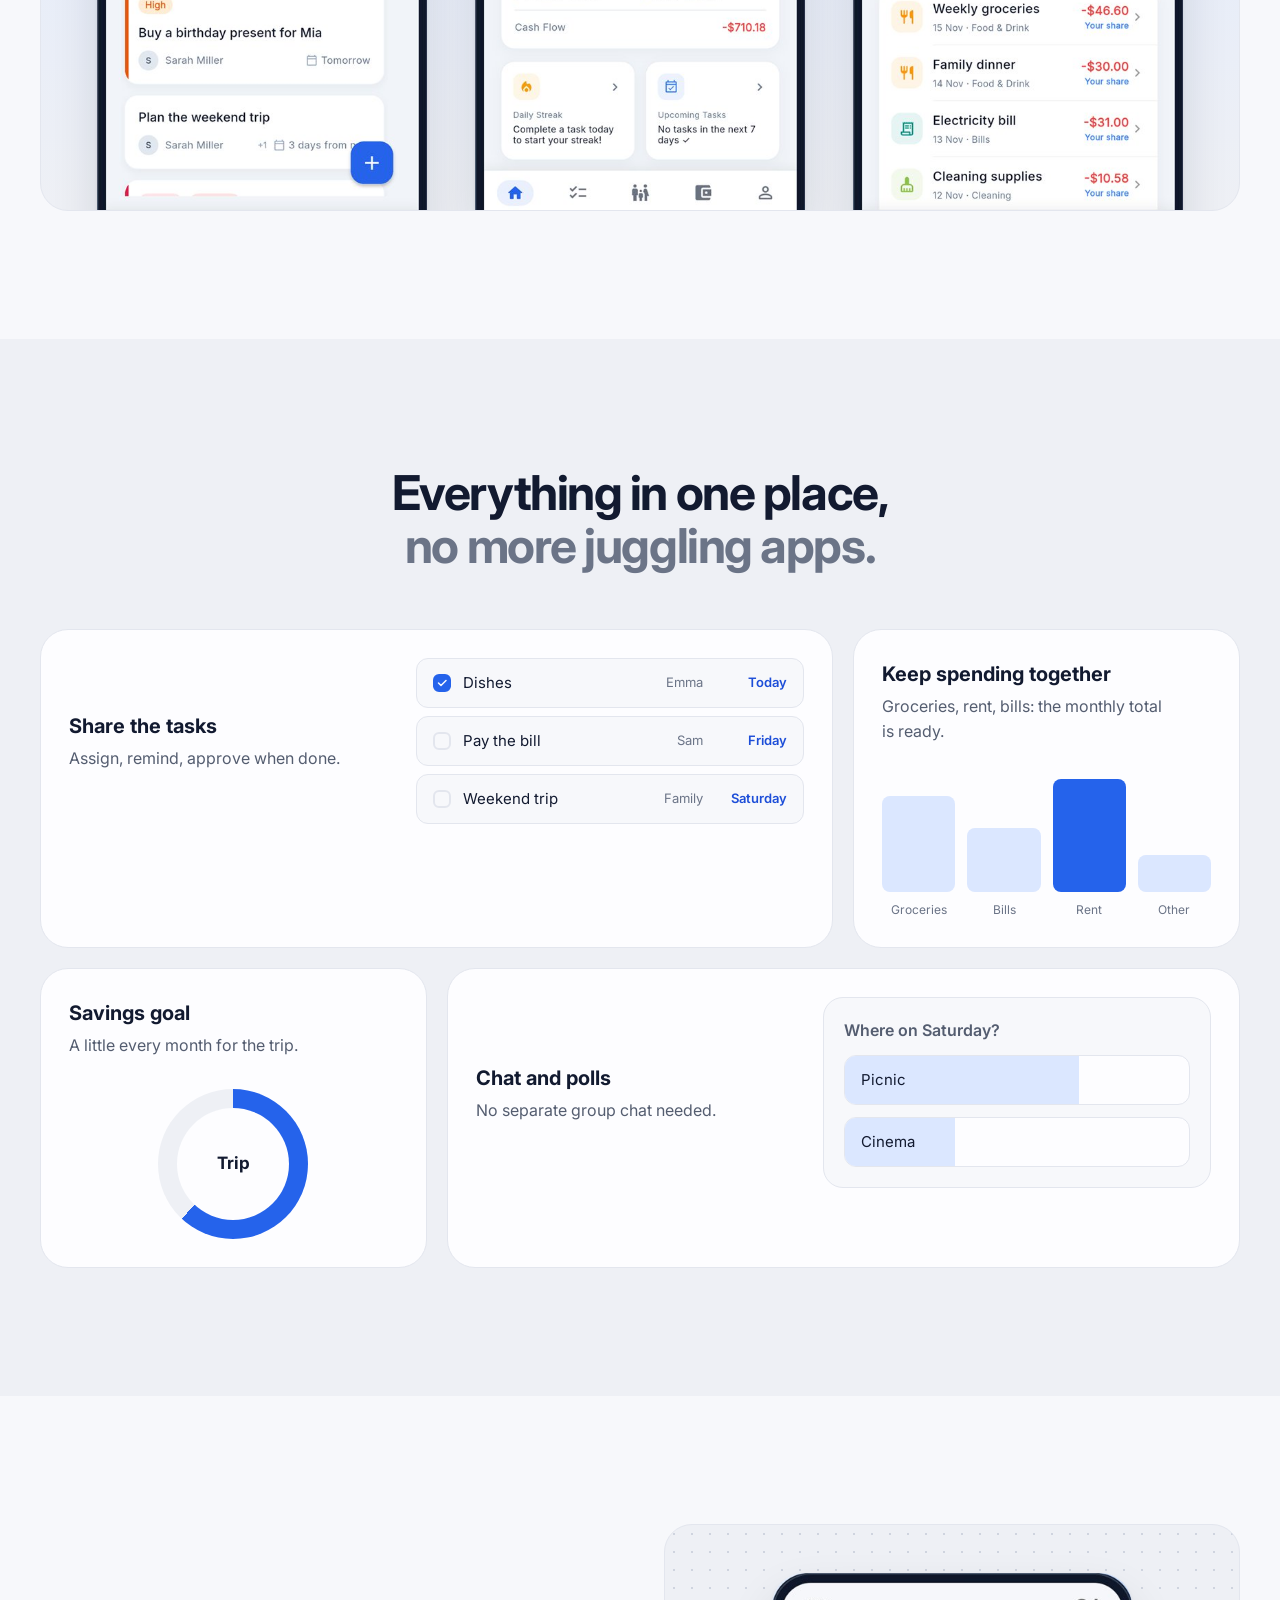
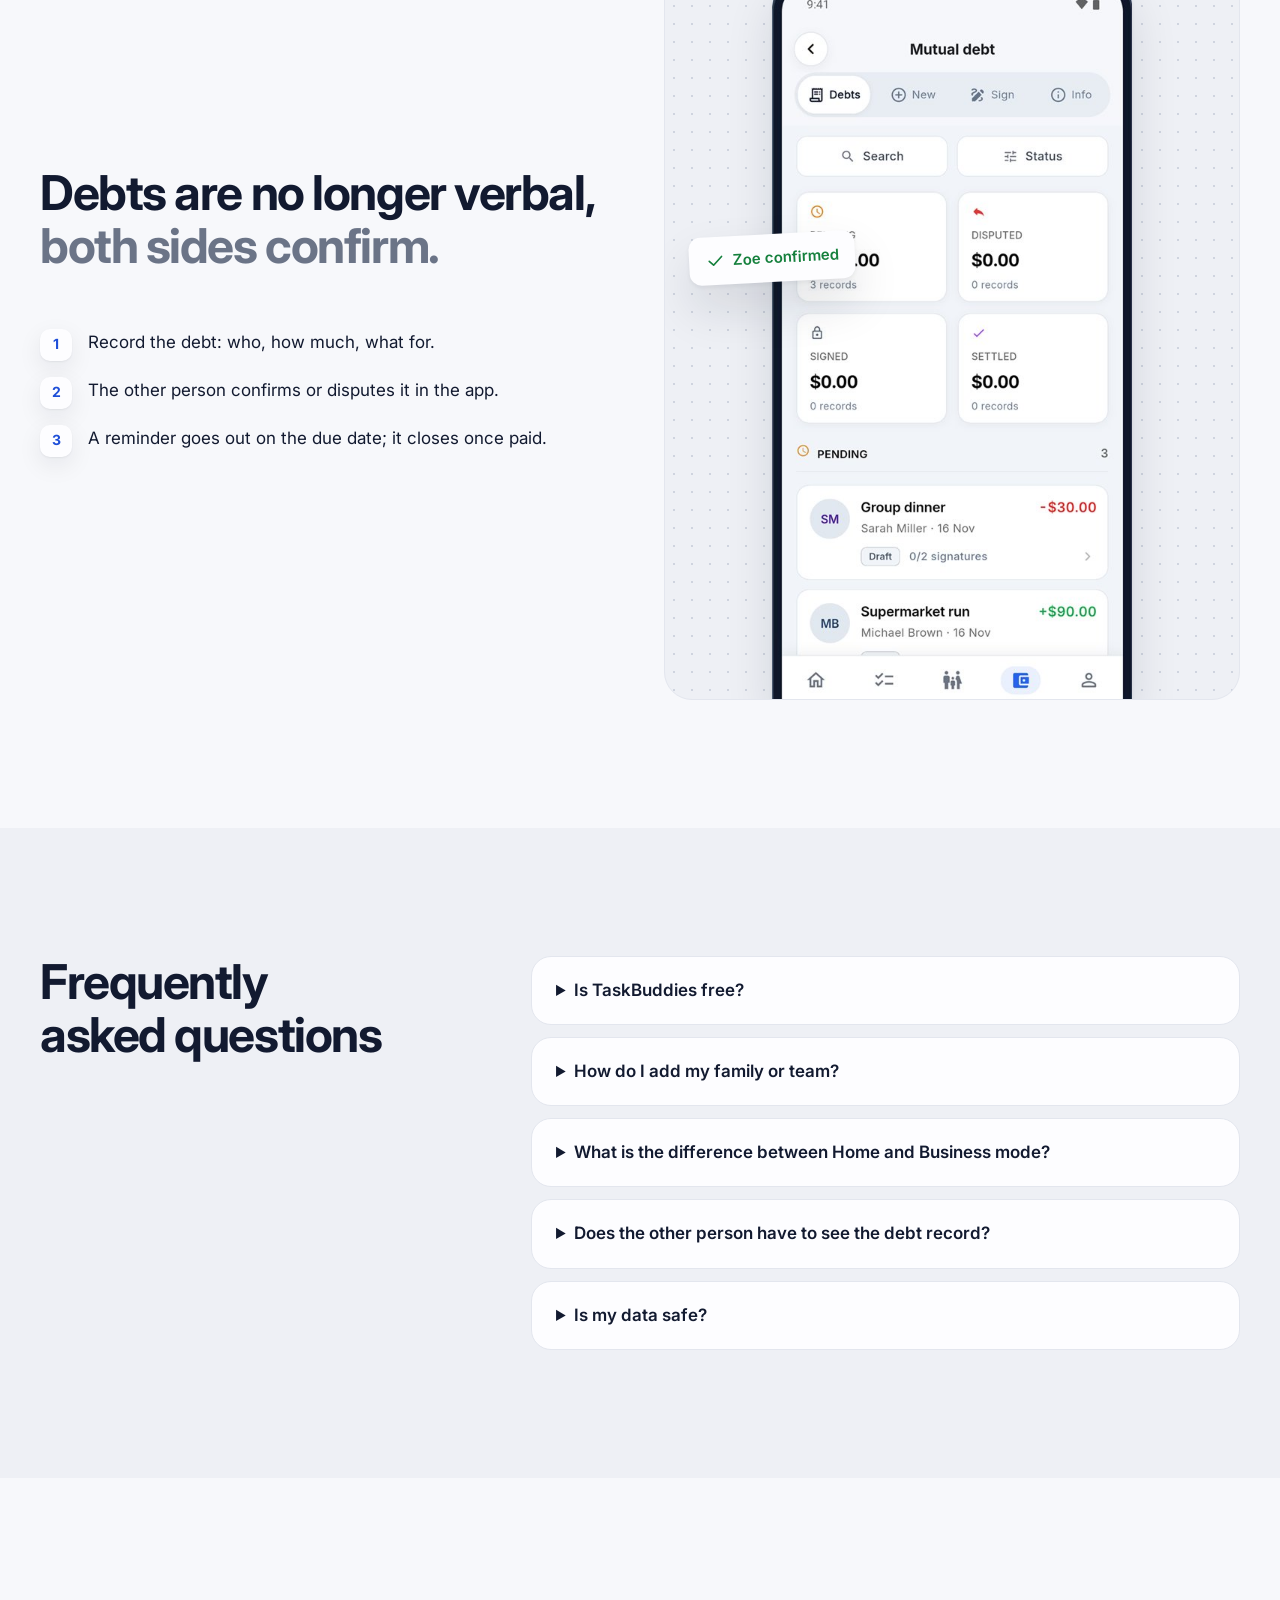
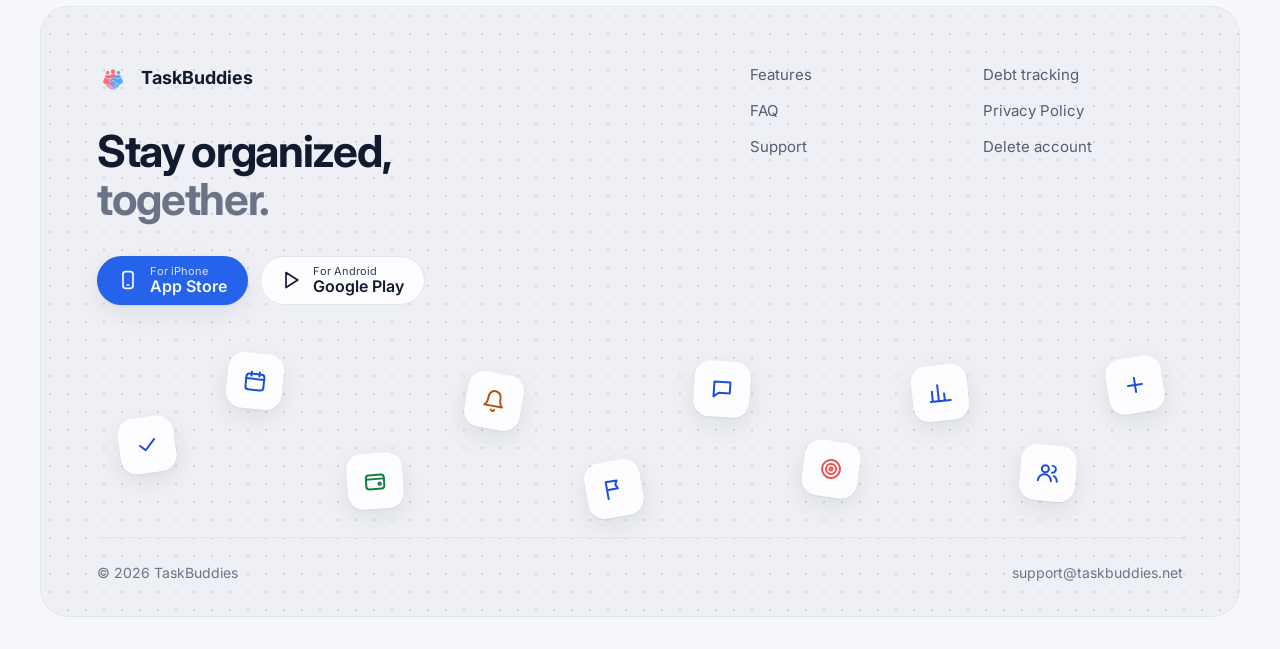
==== commit 5b617c4f: "style: use Inter so heading punctuation sits tight Co-Authored-By: Claude Opus 5.5 <noreply@anthropi" ====
--- a/en/index.html
+++ b/en/index.html
@@ -22,8 +22,8 @@
   <meta name="twitter:card" content="summary_large_image">
   <link rel="preconnect" href="https://fonts.googleapis.com">
   <link rel="preconnect" href="https://fonts.gstatic.com" crossorigin>
-  <link href="https://fonts.googleapis.com/css2?family=Plus+Jakarta+Sans:wght@400;500;600;700&display=swap" rel="stylesheet">
-  <link rel="stylesheet" href="/style.css">
+  <link href="https://fonts.googleapis.com/css2?family=Inter:wght@400;600;700&display=swap" rel="stylesheet">
+  <link rel="stylesheet" href="/style.css?v=c065ff0644">
   <script type="application/ld+json">{"@context":"https://schema.org","@type":"MobileApplication","name":"TaskBuddies","operatingSystem":"iOS, Android","applicationCategory":"ProductivityApplication","offers":{"@type":"Offer","price":"0","priceCurrency":"USD"},"url":"https://taskbuddies.net/en/"}</script>
 </head>
 <body>
--- a/style.css
+++ b/style.css
@@ -28,7 +28,7 @@
   --shadow-1: 0 1px 2px rgba(15, 23, 42, .06), 0 8px 24px rgba(15, 23, 42, .08);
   --shadow-2: 0 2px 4px rgba(15, 23, 42, .06), 0 24px 48px rgba(15, 23, 42, .12);
   --focus: var(--blue);
-  --font: "Plus Jakarta Sans", system-ui, -apple-system, "Segoe UI", Roboto, sans-serif;
+  --font: "Inter", system-ui, -apple-system, "Segoe UI", Roboto, sans-serif;
   --r-lg: 28px;
   --r-md: 20px;
   --r-sm: 12px;
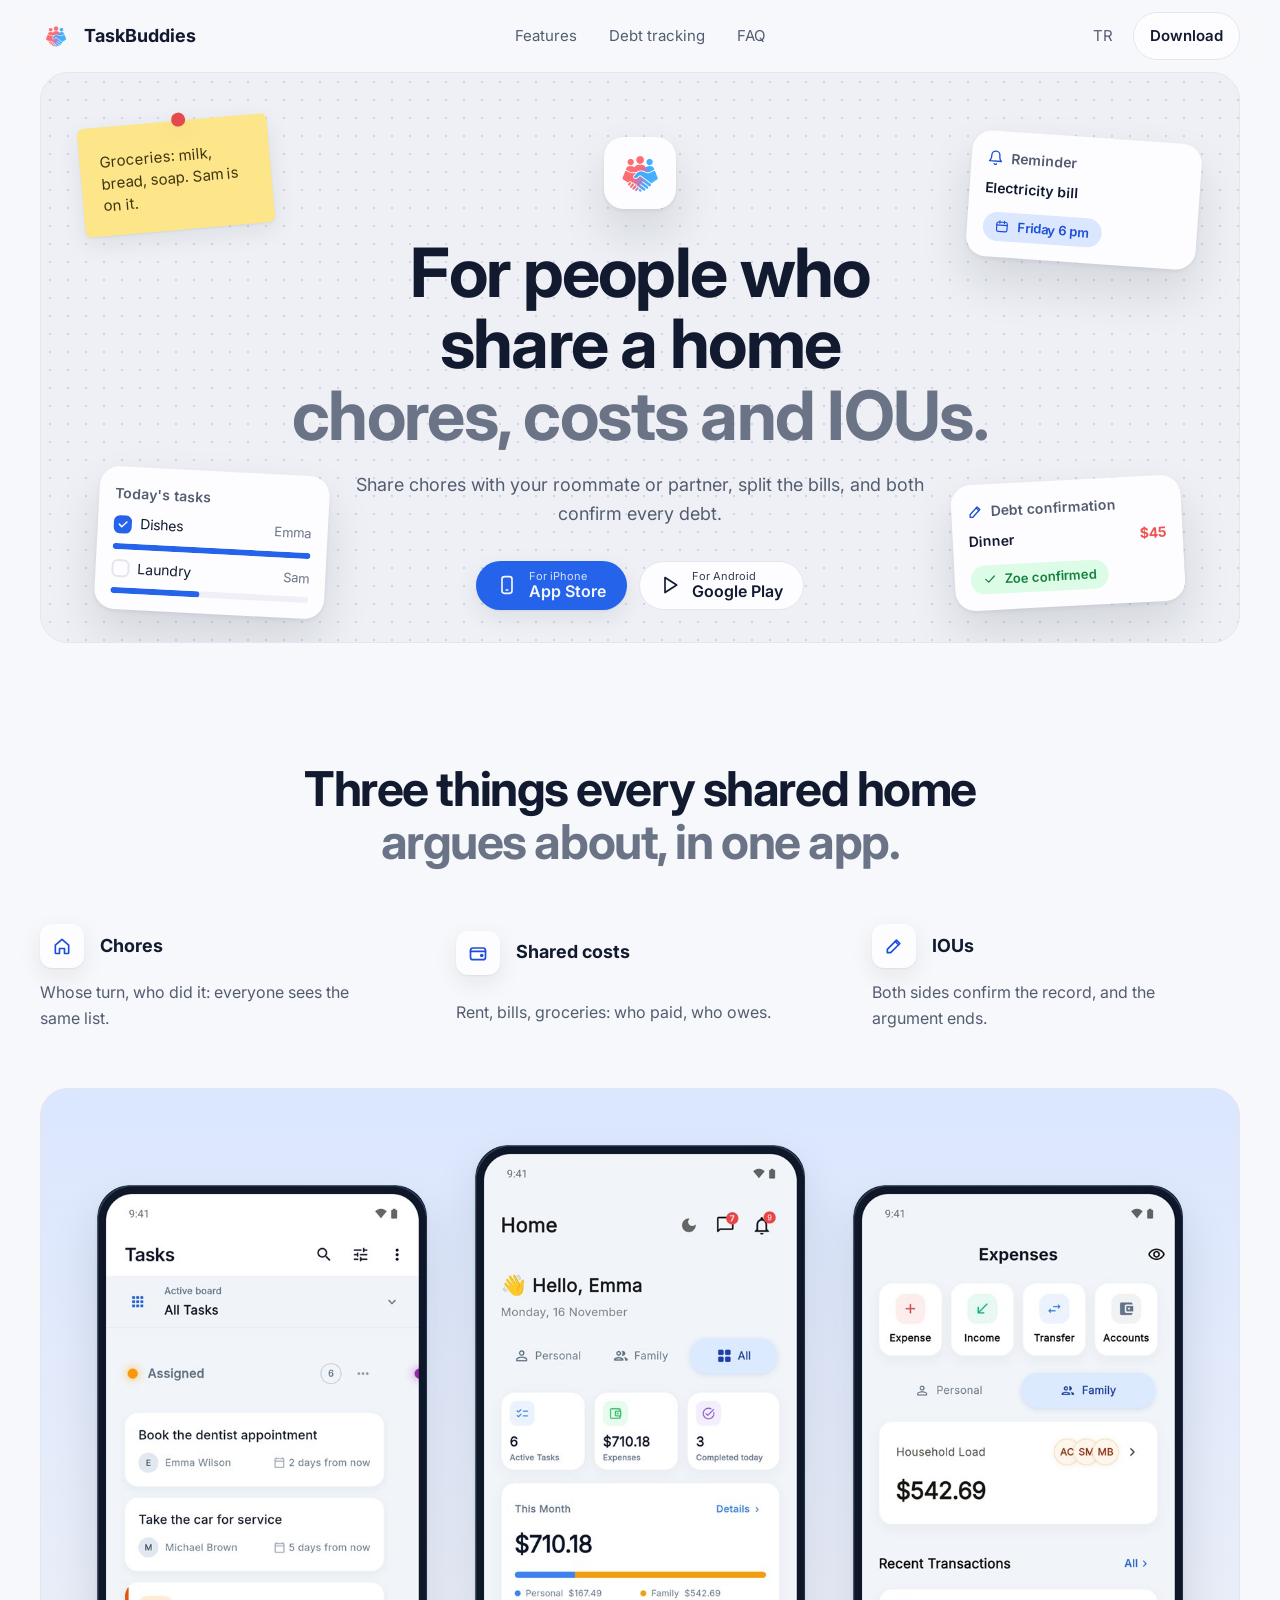
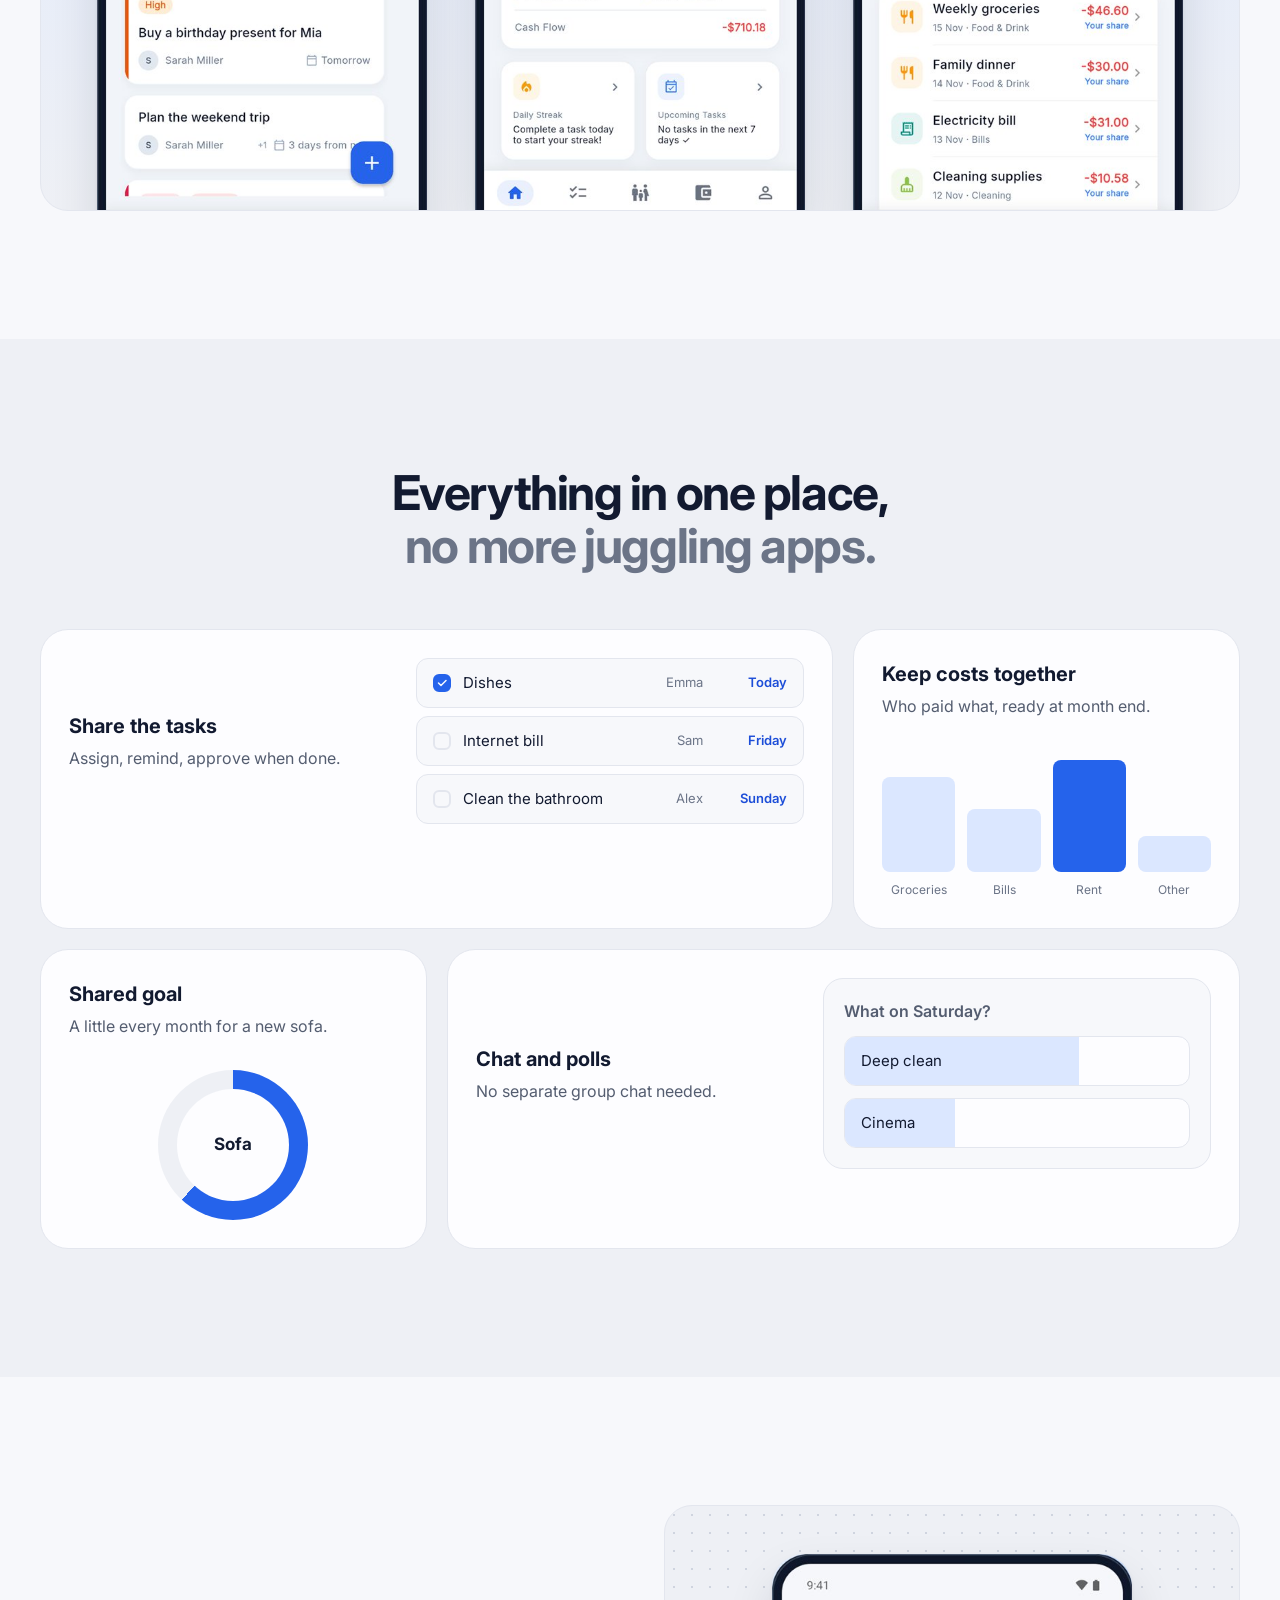
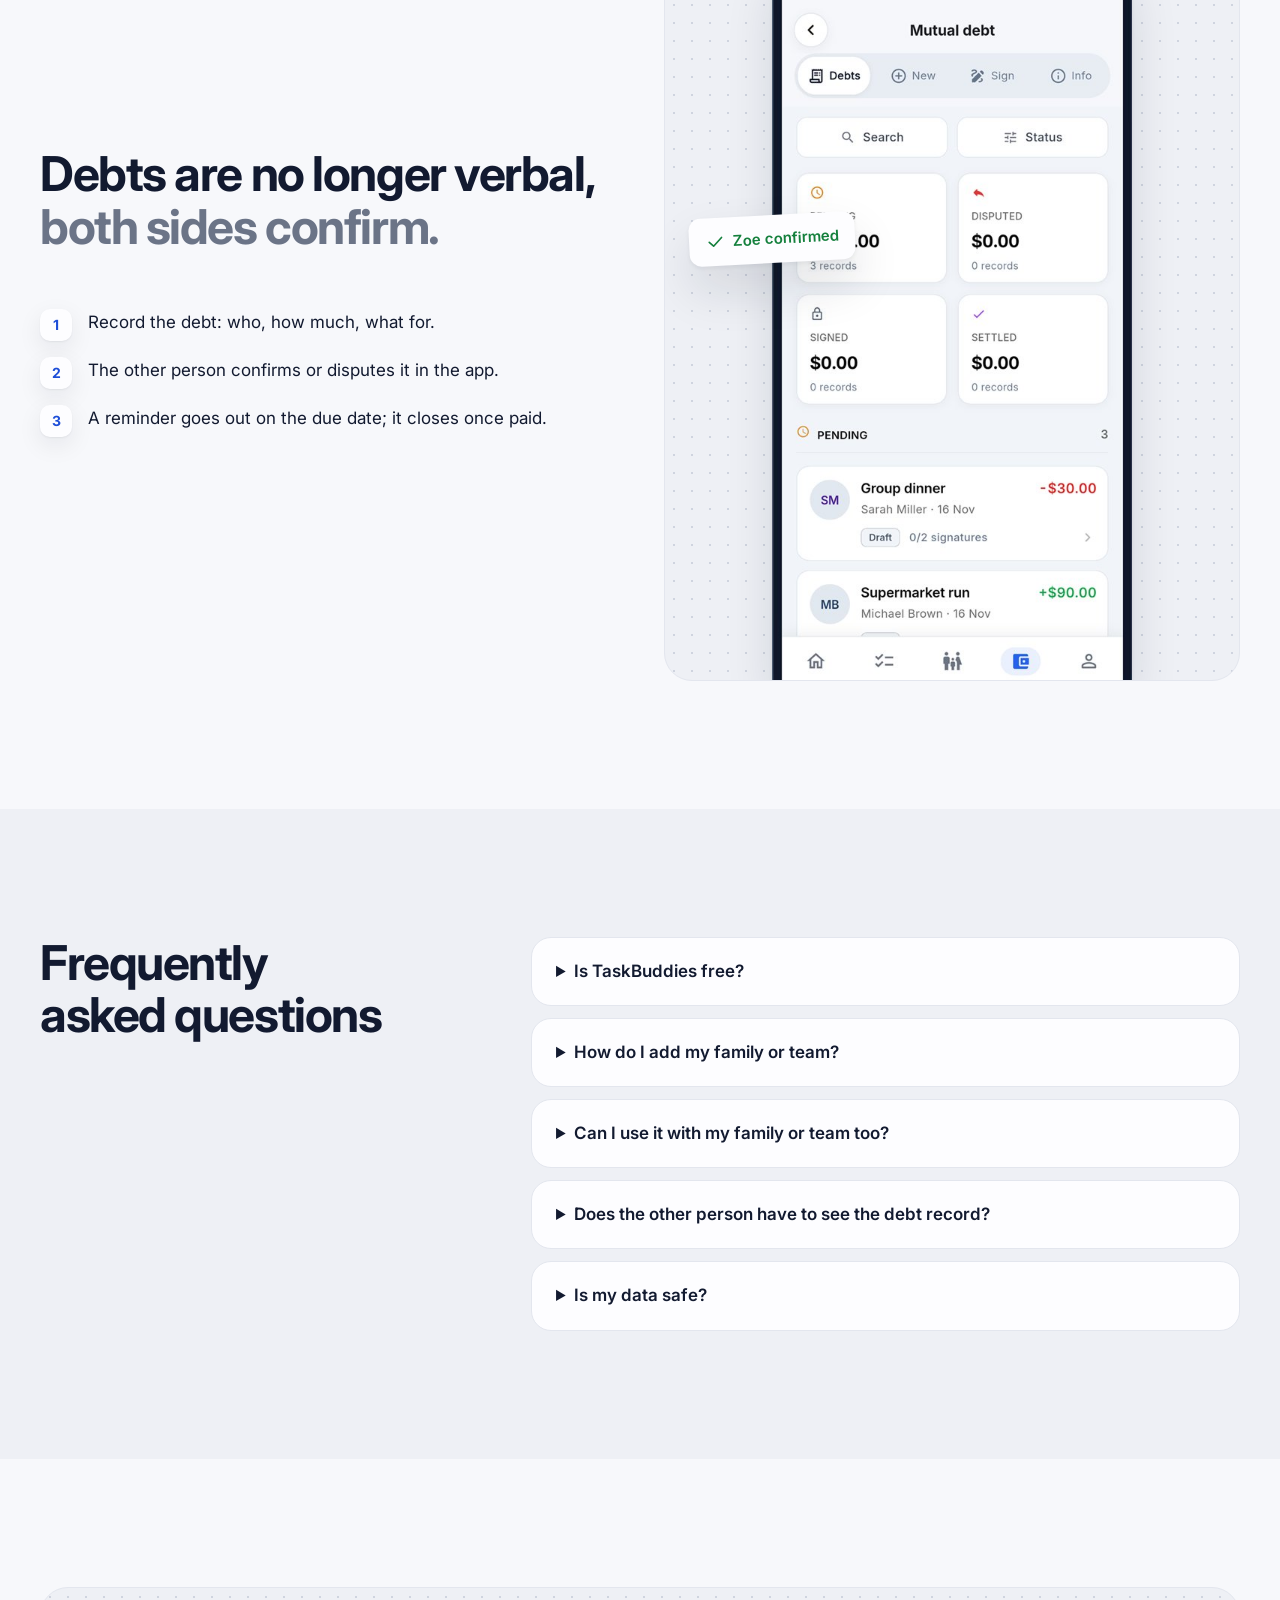
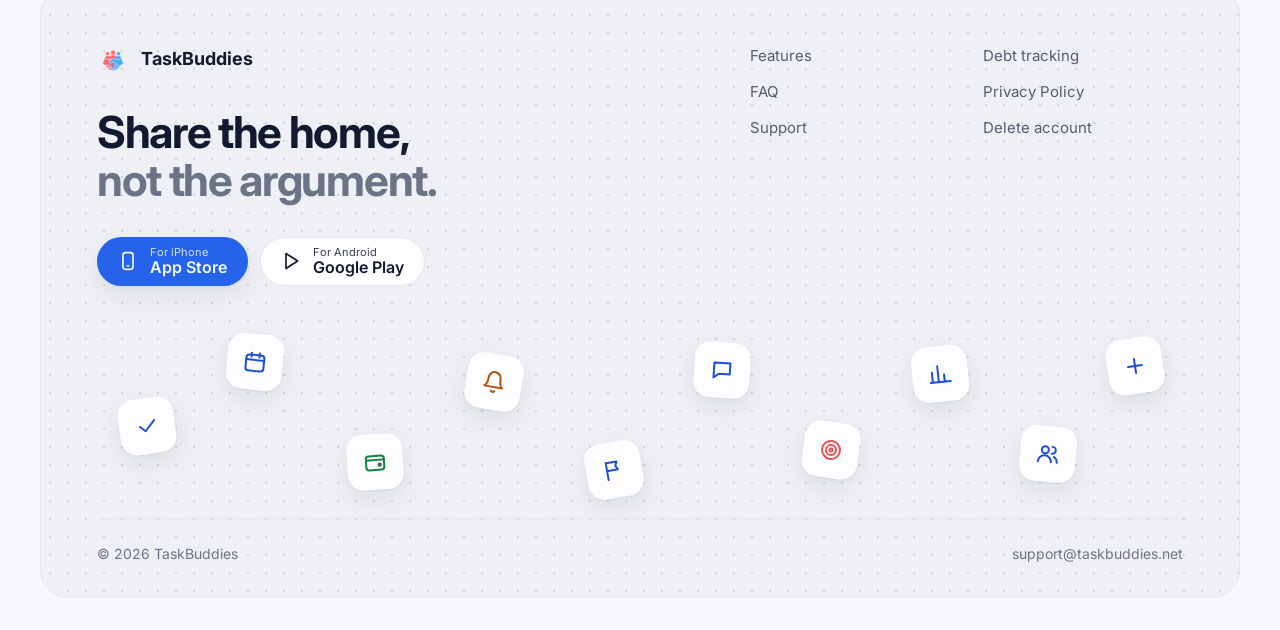
==== commit 94272626: "copy: focus the landing on roommates and couples Co-Authored-By: Claude Opus 5.5 <noreply@anthropic." ====
--- a/en/index.html
+++ b/en/index.html
@@ -3,8 +3,8 @@
 <head>
   <meta charset="utf-8">
   <meta name="viewport" content="width=device-width, initial-scale=1">
-  <title>TaskBuddies: Tasks, shared expenses and debts in one place</title>
-  <meta name="description" content="Share chores, track groceries and bills together, and never forget a debt. The task and expense app for families, roommates and small teams.">
+  <title>TaskBuddies: Chores, shared costs and IOUs for people who share a home</title>
+  <meta name="description" content="Share chores with your roommate or partner, split rent and bills, and let both sides confirm every debt. A free app for people who share a home.">
   <link rel="canonical" href="https://taskbuddies.net/en/">
   <link rel="alternate" hreflang="tr" href="https://taskbuddies.net/">
   <link rel="alternate" hreflang="en" href="https://taskbuddies.net/en/">
@@ -15,8 +15,8 @@
   <meta name="apple-itunes-app" content="app-id=6759522037">
   <meta property="og:type" content="website">
   <meta property="og:url" content="https://taskbuddies.net/en/">
-  <meta property="og:title" content="TaskBuddies: Tasks, shared expenses and debts in one place">
-  <meta property="og:description" content="Share chores, track groceries and bills together, and never forget a debt. The task and expense app for families, roommates and small teams.">
+  <meta property="og:title" content="TaskBuddies: Chores, shared costs and IOUs for people who share a home">
+  <meta property="og:description" content="Share chores with your roommate or partner, split rent and bills, and let both sides confirm every debt. A free app for people who share a home.">
   <meta property="og:image" content="https://taskbuddies.net/assets/screens/en-01-home.jpg">
   <meta property="og:locale" content="en_US">
   <meta name="twitter:card" content="summary_large_image">
@@ -45,8 +45,8 @@
       <section class="hero dots" aria-labelledby="h">
         <div class="hero-copy">
           <img class="app-tile" src="/assets/icon-192.png" alt="" width="72" height="72">
-          <h1 id="h"><span>Tasks, expenses and debts</span> <span class="soft">in one place, together.</span></h1>
-          <p class="lead">Share chores with family or team, track spending together, know who owes whom.</p>
+          <h1 id="h"><span>For people who share a home</span> <span class="soft">chores, costs and IOUs.</span></h1>
+          <p class="lead">Share chores with your roommate or partner, split the bills, and both confirm every debt.</p>
           <div class="stores center">
           <a class="btn btn-primary" href="https://apps.apple.com/app/id6759522037" rel="noopener"><svg class="i" viewBox="0 0 24 24" fill="none" stroke="currentColor" stroke-width="2" stroke-linecap="round" stroke-linejoin="round" aria-hidden="true"><rect x="6" y="2" width="12" height="20" rx="3"/><path d="M11 18h2"/></svg><span><small>For iPhone</small>App Store</span></a>
           <a class="btn btn-ghost" href="https://play.google.com/store/apps/details?id=com.taskbuddies.mobile&hl=en" rel="noopener"><svg class="i" viewBox="0 0 24 24" fill="none" stroke="currentColor" stroke-width="2" stroke-linecap="round" stroke-linejoin="round" aria-hidden="true"><path d="M6 3l14 9-14 9z"/></svg><span><small>For Android</small>Google Play</span></a>
@@ -76,11 +76,11 @@
 
     <section id="features" class="block">
       <div class="wrap">
-        <h2 class="h2"><span>For home and work,</span> <span class="soft">one app, two modes.</span></h2>
+        <h2 class="h2"><span>Three things every shared home</span> <span class="soft">argues about, in one app.</span></h2>
         <div class="cols">
-          <div class="col"><span class="tile"><svg class="i" viewBox="0 0 24 24" fill="none" stroke="currentColor" stroke-width="2" stroke-linecap="round" stroke-linejoin="round" aria-hidden="true"><path d="M4 11l8-7 8 7v9a1 1 0 0 1-1 1h-4v-6h-6v6H5a1 1 0 0 1-1-1z"/></svg></span><h3>Home mode</h3><p>Chores, family spending, budgets and savings goals.</p></div>
-          <div class="col"><span class="tile"><svg class="i" viewBox="0 0 24 24" fill="none" stroke="currentColor" stroke-width="2" stroke-linecap="round" stroke-linejoin="round" aria-hidden="true"><rect x="3" y="7" width="18" height="13" rx="3"/><path d="M9 7V5a2 2 0 0 1 2-2h2a2 2 0 0 1 2 2v2"/></svg></span><h3>Business mode</h3><p>Task assignment, expense approval, project budgets and reports.</p></div>
-          <div class="col"><span class="tile"><svg class="i" viewBox="0 0 24 24" fill="none" stroke="currentColor" stroke-width="2" stroke-linecap="round" stroke-linejoin="round" aria-hidden="true"><circle cx="9" cy="8" r="3.5"/><path d="M2.5 20a6.5 6.5 0 0 1 13 0"/><path d="M16 4.5a3.5 3.5 0 0 1 0 7"/><path d="M18 14.5a6.5 6.5 0 0 1 3.5 5.5"/></svg></span><h3>Together</h3><p>Chat, polls and notifications keep everyone on the same page.</p></div>
+          <div class="col"><span class="tile"><svg class="i" viewBox="0 0 24 24" fill="none" stroke="currentColor" stroke-width="2" stroke-linecap="round" stroke-linejoin="round" aria-hidden="true"><path d="M4 11l8-7 8 7v9a1 1 0 0 1-1 1h-4v-6h-6v6H5a1 1 0 0 1-1-1z"/></svg></span><h3>Chores</h3><p>Whose turn, who did it: everyone sees the same list.</p></div>
+          <div class="col"><span class="tile"><svg class="i" viewBox="0 0 24 24" fill="none" stroke="currentColor" stroke-width="2" stroke-linecap="round" stroke-linejoin="round" aria-hidden="true"><rect x="3" y="6" width="18" height="14" rx="3"/><path d="M3 10h18"/><circle cx="16.5" cy="15" r="1.2"/></svg></span><h3>Shared costs</h3><p>Rent, bills, groceries: who paid, who owes.</p></div>
+          <div class="col"><span class="tile"><svg class="i" viewBox="0 0 24 24" fill="none" stroke="currentColor" stroke-width="2" stroke-linecap="round" stroke-linejoin="round" aria-hidden="true"><path d="M4 20h4L19 9l-4-4L4 16z"/><path d="M13.5 6.5l4 4"/></svg></span><h3>IOUs</h3><p>Both sides confirm the record, and the argument ends.</p></div>
         </div>
         <div class="showcase">
           <img class="phone side" src="/assets/screens/en-02-tasks.jpg" alt="Task board: who does what, and when" width="480" height="968" loading="lazy">
@@ -98,25 +98,25 @@
             <div class="b-text"><h3>Share the tasks</h3><p>Assign, remind, approve when done.</p></div>
             <div class="mini-list" aria-hidden="true">
               <div class="mini-row"><span class="tick done"><svg class="i" viewBox="0 0 24 24" fill="none" stroke="currentColor" stroke-width="2" stroke-linecap="round" stroke-linejoin="round" aria-hidden="true"><path d="M5 12l5 5L20 7"/></svg></span><span>Dishes</span><span class="who">Emma</span><span class="when">Today</span></div>
-              <div class="mini-row"><span class="tick"></span><span>Pay the bill</span><span class="who">Sam</span><span class="when">Friday</span></div>
-              <div class="mini-row"><span class="tick"></span><span>Weekend trip</span><span class="who">Family</span><span class="when">Saturday</span></div>
+              <div class="mini-row"><span class="tick"></span><span>Internet bill</span><span class="who">Sam</span><span class="when">Friday</span></div>
+              <div class="mini-row"><span class="tick"></span><span>Clean the bathroom</span><span class="who">Alex</span><span class="when">Sunday</span></div>
             </div>
           </article>
           <article class="b">
-            <div class="b-text"><h3>Keep spending together</h3><p>Groceries, rent, bills: the monthly total is ready.</p></div>
+            <div class="b-text"><h3>Keep costs together</h3><p>Who paid what, ready at month end.</p></div>
             <div class="bars" aria-hidden="true">
               <div class="bar-col" style="--h:78%"><i></i><span>Groceries</span></div><div class="bar-col" style="--h:52%"><i></i><span>Bills</span></div><div class="bar-col" style="--h:92%"><i></i><span>Rent</span></div><div class="bar-col" style="--h:30%"><i></i><span>Other</span></div>
             </div>
           </article>
           <article class="b">
-            <div class="b-text"><h3>Savings goal</h3><p>A little every month for the trip.</p></div>
-            <div class="ring" aria-hidden="true"><span>Trip</span></div>
+            <div class="b-text"><h3>Shared goal</h3><p>A little every month for a new sofa.</p></div>
+            <div class="ring" aria-hidden="true"><span>Sofa</span></div>
           </article>
           <article class="b b-wide">
             <div class="b-text"><h3>Chat and polls</h3><p>No separate group chat needed.</p></div>
             <div class="poll" aria-hidden="true">
-              <p class="ui-strong">Where on Saturday?</p>
-              <div class="opt" style="--w:68%"><span>Picnic</span></div>
+              <p class="ui-strong">What on Saturday?</p>
+              <div class="opt" style="--w:68%"><span>Deep clean</span></div>
               <div class="opt" style="--w:32%"><span>Cinema</span></div>
             </div>
           </article>
@@ -147,7 +147,7 @@
         <div class="faq">
           <details><summary>Is TaskBuddies free?</summary><p>It is free to download and the core features are free. Tasks, expense logging, debt tracking and chat are open to everyone.</p></details>
           <details><summary>How do I add my family or team?</summary><p>Create a family or team and invite members by email. Anyone who taps the invite link joins straight in the app.</p></details>
-          <details><summary>What is the difference between Home and Business mode?</summary><p>Home mode is for chores, shared expenses and the family budget. Business mode is for task approval, expense approval, project budgets and reports.</p></details>
+          <details><summary>Can I use it with my family or team too?</summary><p>Yes. Home mode works for families too; Business mode adds task assignment, expense approval and reports.</p></details>
           <details><summary>Does the other person have to see the debt record?</summary><p>Yes, debt records are two-sided. The other person confirms or disputes it, so both sides see the same number.</p></details>
           <details><summary>Is my data safe?</summary><p>Your data travels over an encrypted connection and is only visible to you and the people you invite. You can delete your account anytime.</p></details>
         </div>
@@ -160,7 +160,7 @@
       <div class="foot-top">
         <div>
           <a class="brand dark" href="/en/"><img src="/assets/icon-192.png" alt="" width="32" height="32">TaskBuddies</a>
-          <p class="foot-h"><span>Stay organized,</span> <span class="soft">together.</span></p>
+          <p class="foot-h"><span>Share the home,</span> <span class="soft">not the argument.</span></p>
           <div class="stores ">
           <a class="btn btn-primary" href="https://apps.apple.com/app/id6759522037" rel="noopener"><svg class="i" viewBox="0 0 24 24" fill="none" stroke="currentColor" stroke-width="2" stroke-linecap="round" stroke-linejoin="round" aria-hidden="true"><rect x="6" y="2" width="12" height="20" rx="3"/><path d="M11 18h2"/></svg><span><small>For iPhone</small>App Store</span></a>
           <a class="btn btn-ghost" href="https://play.google.com/store/apps/details?id=com.taskbuddies.mobile&hl=en" rel="noopener"><svg class="i" viewBox="0 0 24 24" fill="none" stroke="currentColor" stroke-width="2" stroke-linecap="round" stroke-linejoin="round" aria-hidden="true"><path d="M6 3l14 9-14 9z"/></svg><span><small>For Android</small>Google Play</span></a>
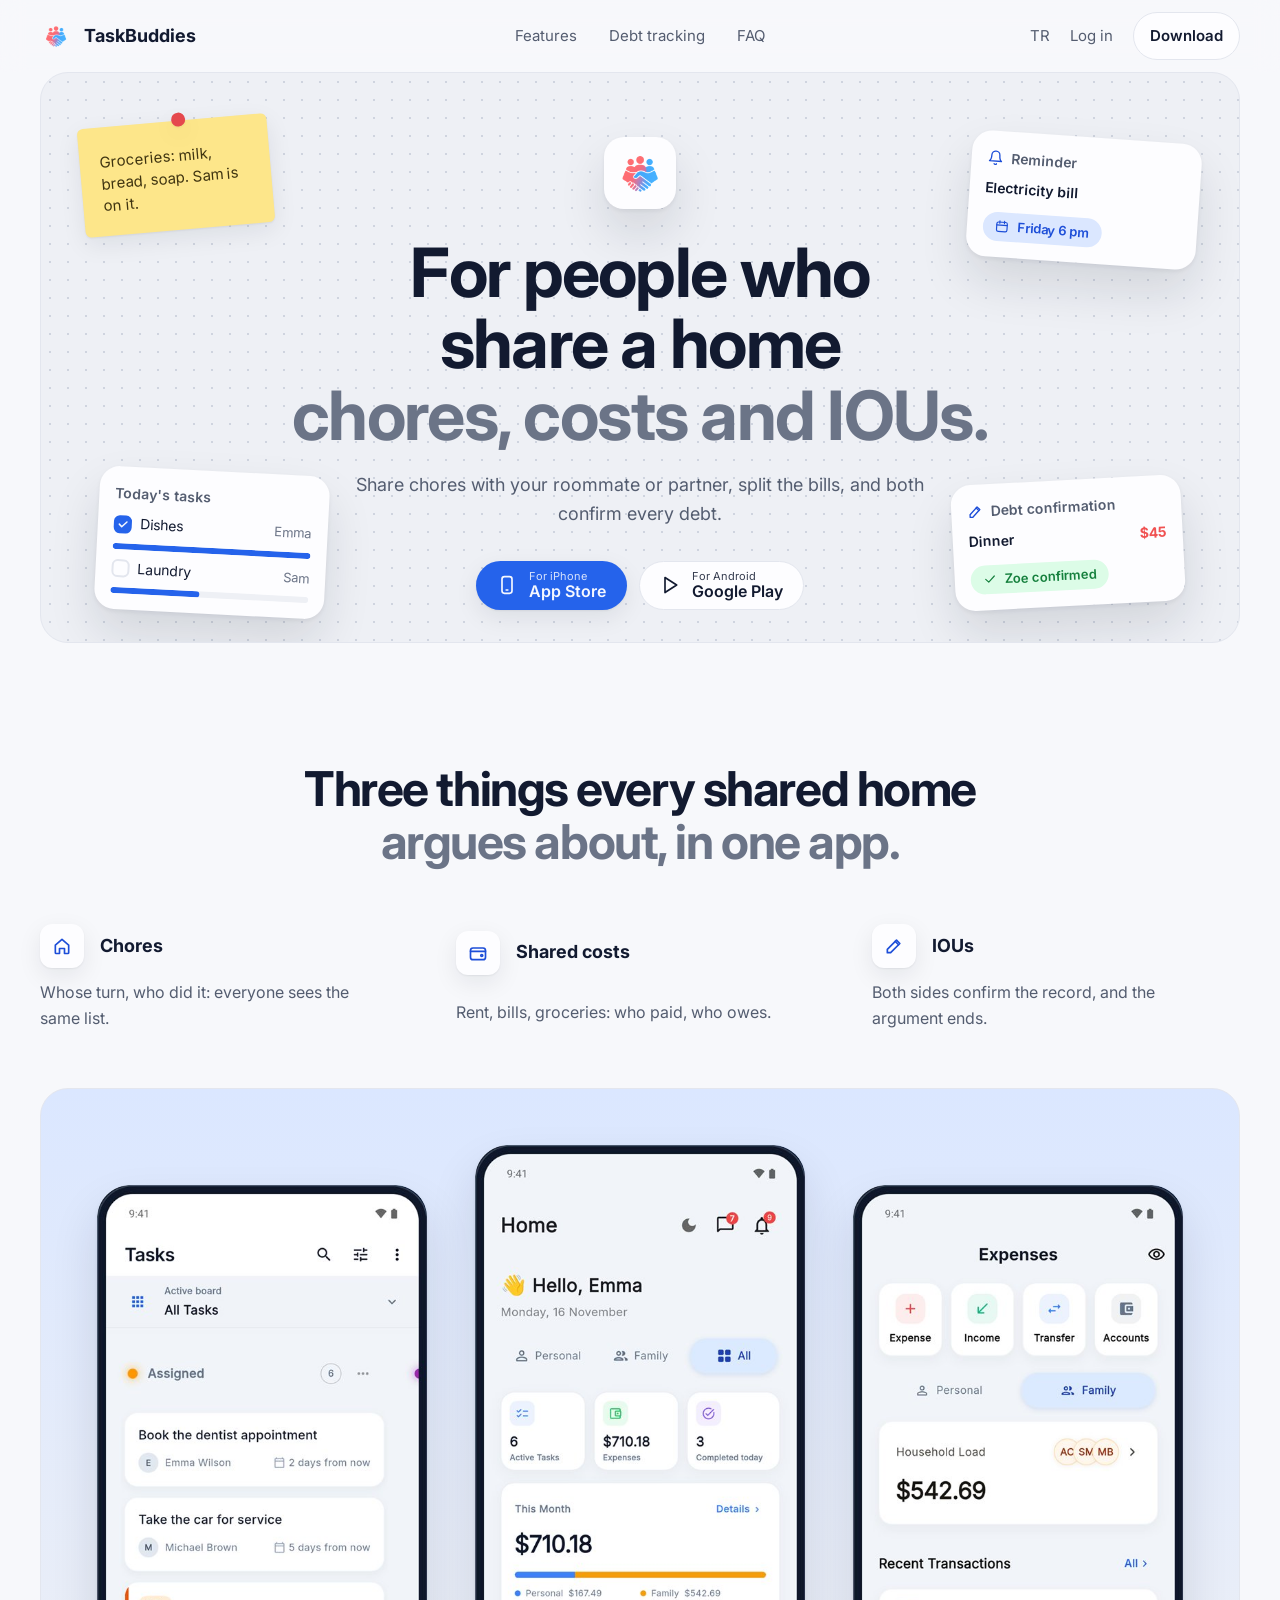
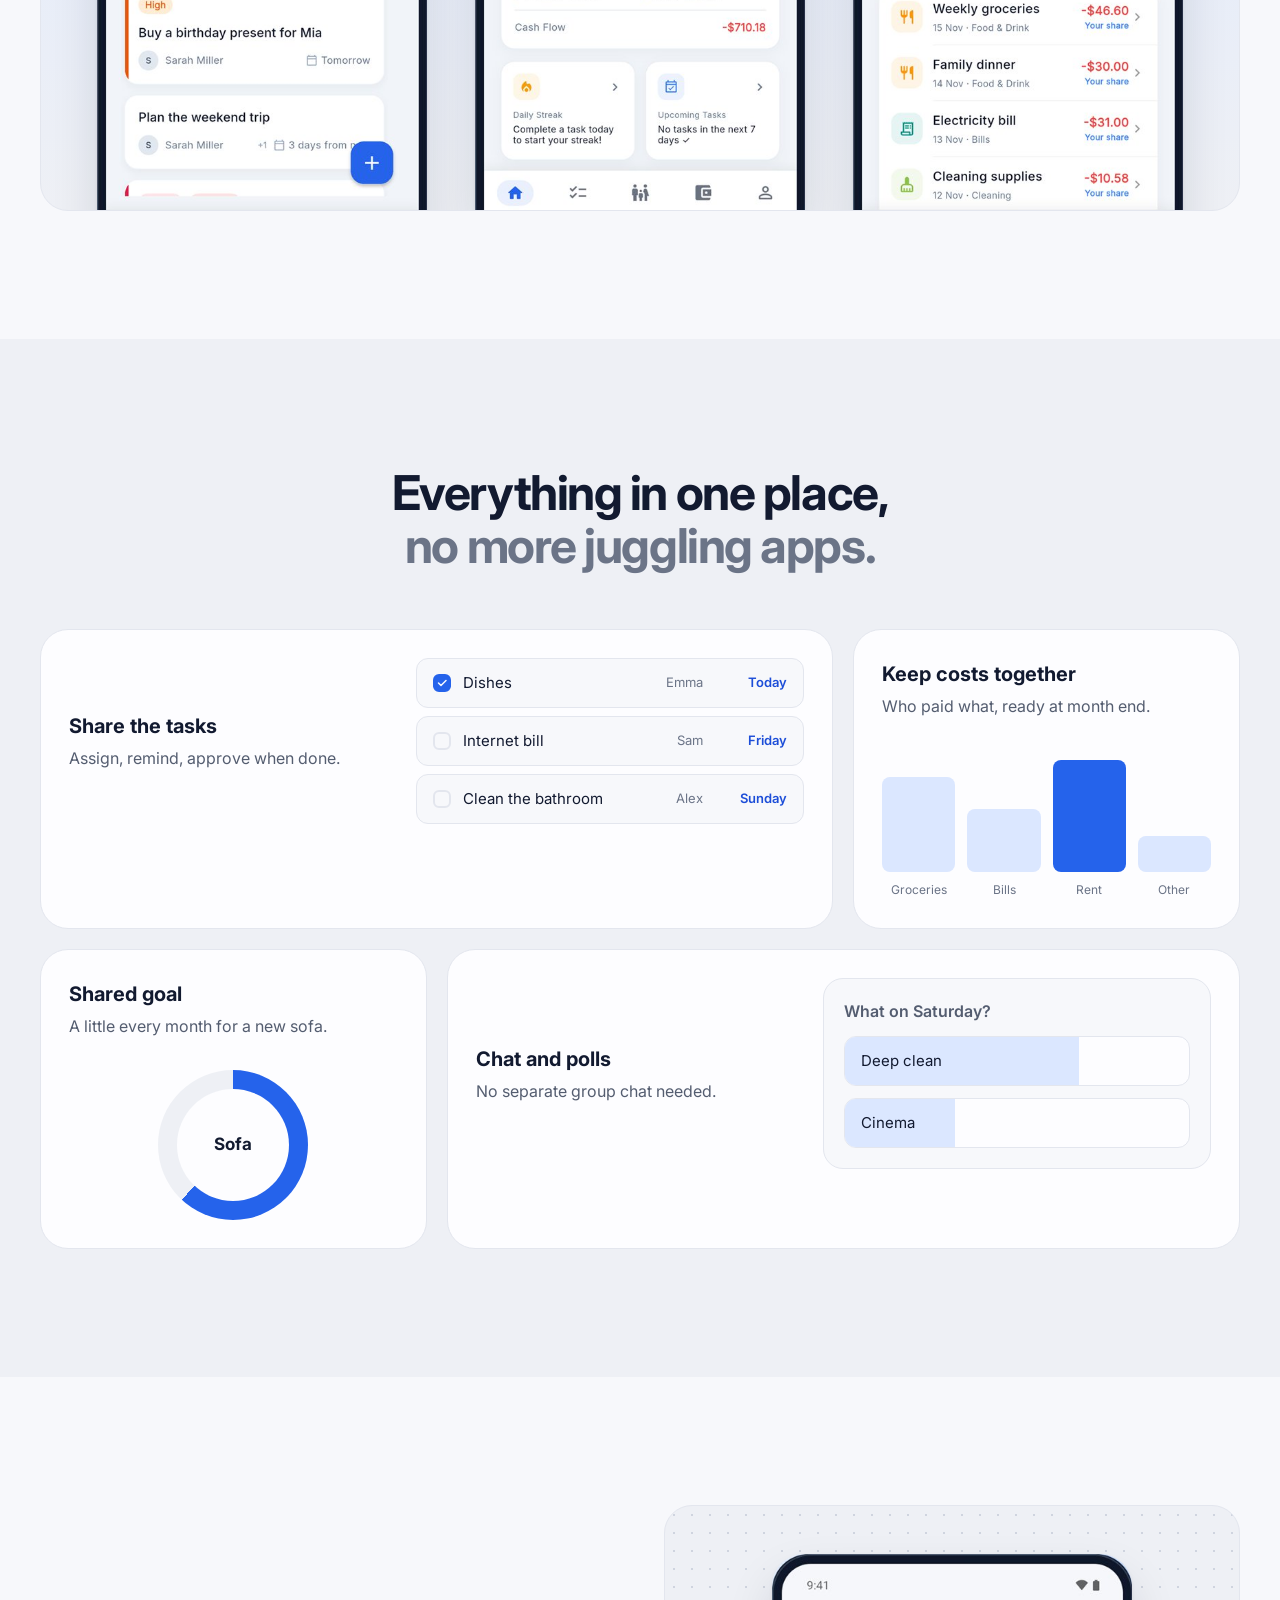
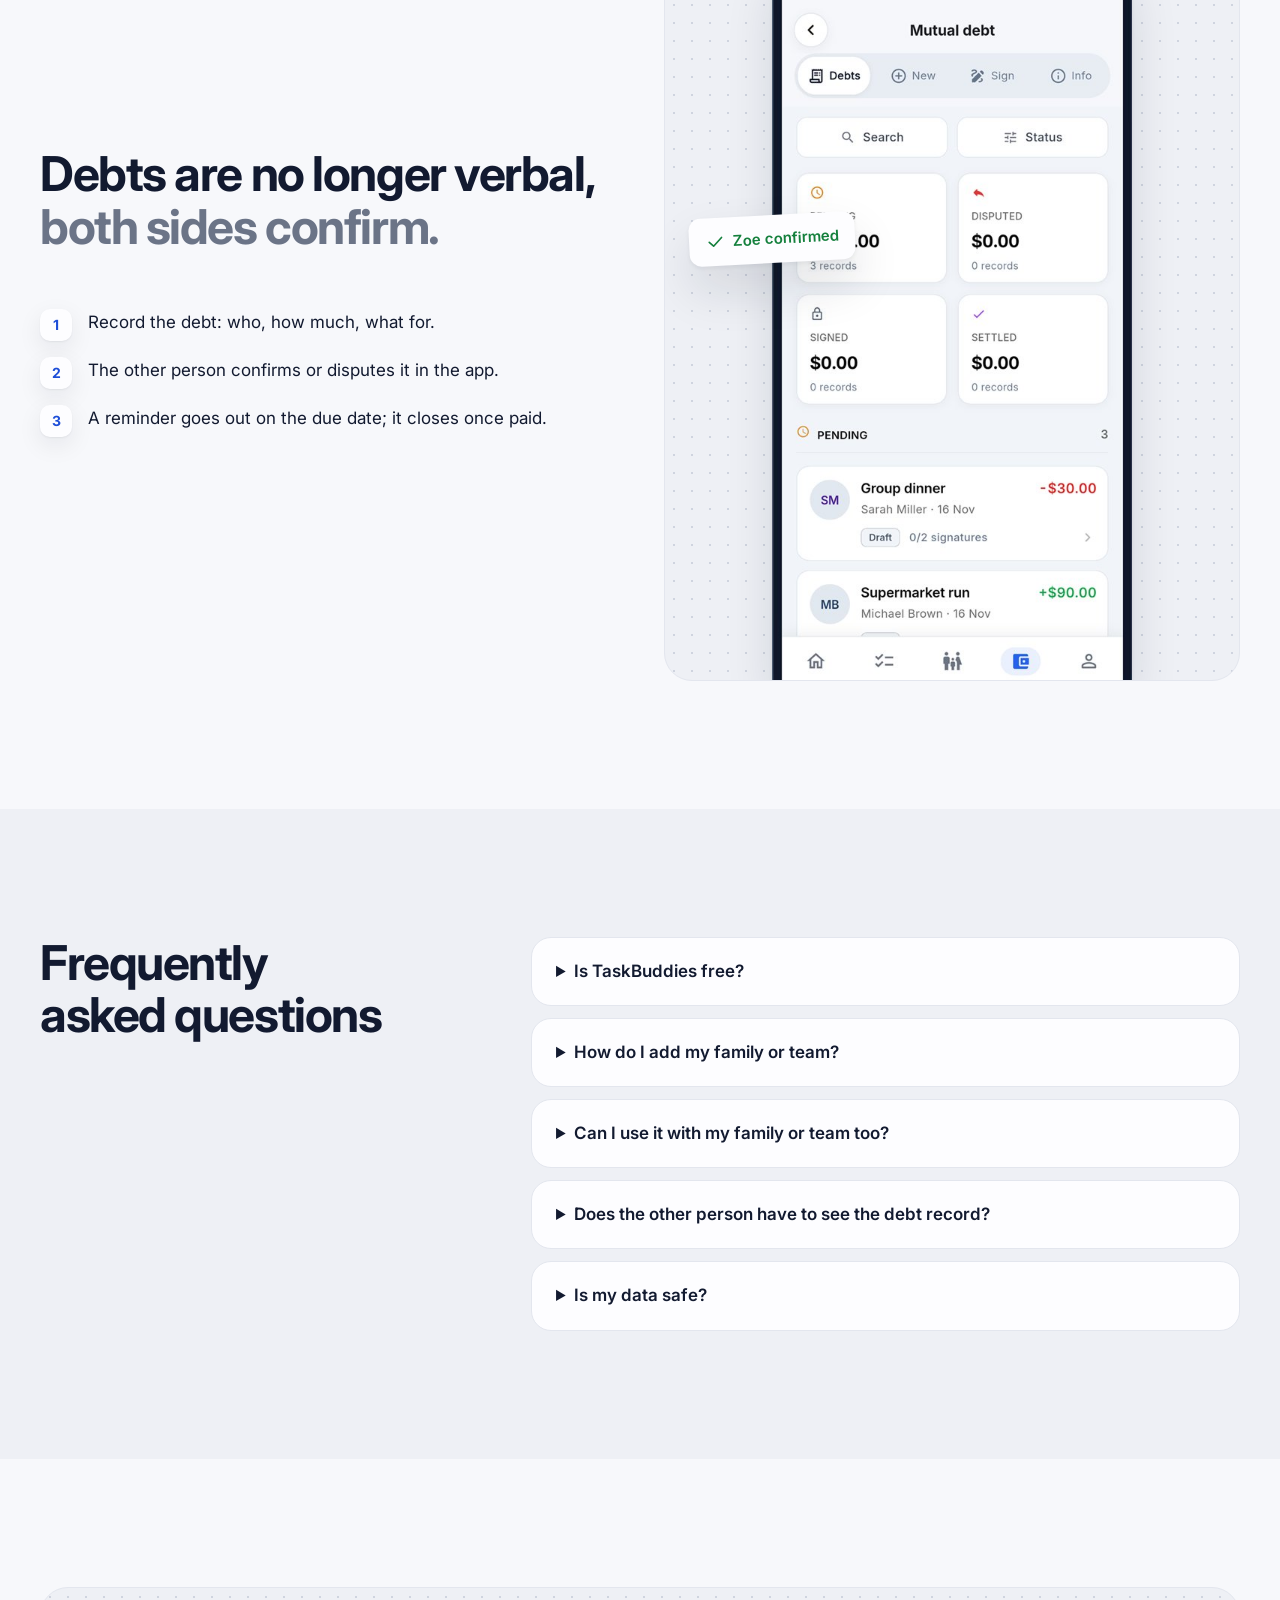
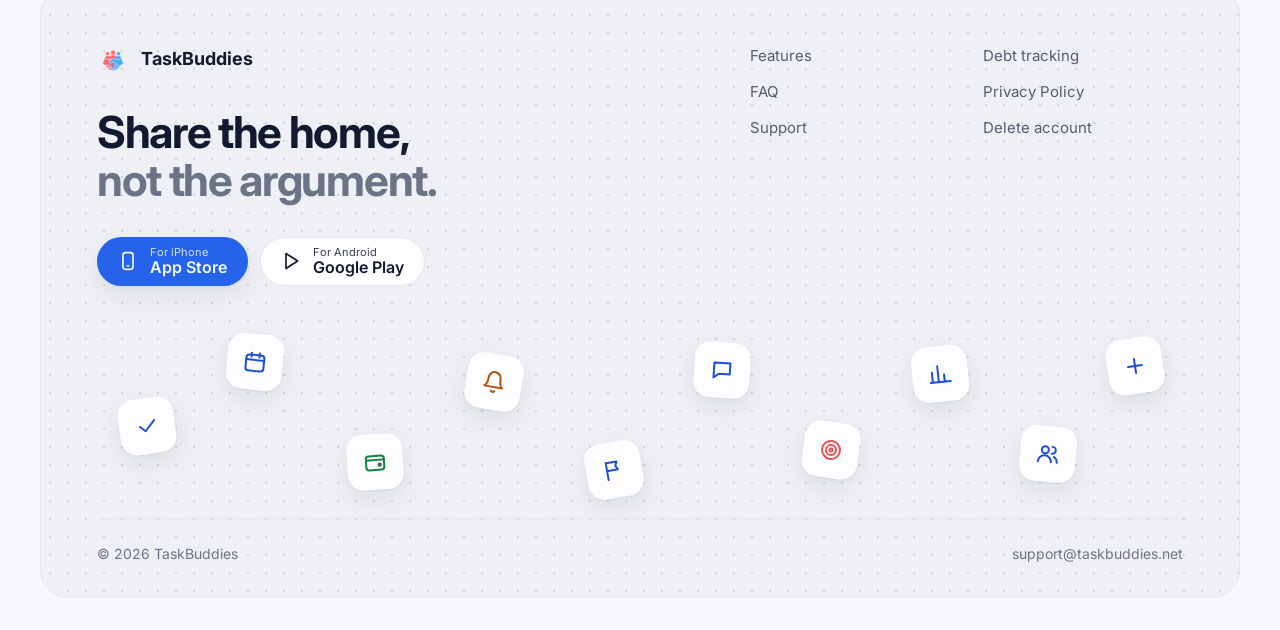
==== commit 7a296d28: "feat: add a log in link to the web app in the header Co-Authored-By: Claude Opus 5.5 <noreply@anthro" ====
--- a/en/index.html
+++ b/en/index.html
@@ -23,7 +23,7 @@
   <link rel="preconnect" href="https://fonts.googleapis.com">
   <link rel="preconnect" href="https://fonts.gstatic.com" crossorigin>
   <link href="https://fonts.googleapis.com/css2?family=Inter:wght@400;600;700&display=swap" rel="stylesheet">
-  <link rel="stylesheet" href="/style.css?v=c065ff0644">
+  <link rel="stylesheet" href="/style.css?v=d3fc2dffab">
   <script type="application/ld+json">{"@context":"https://schema.org","@type":"MobileApplication","name":"TaskBuddies","operatingSystem":"iOS, Android","applicationCategory":"ProductivityApplication","offers":{"@type":"Offer","price":"0","priceCurrency":"USD"},"url":"https://taskbuddies.net/en/"}</script>
 </head>
 <body>
@@ -35,6 +35,7 @@
       </nav>
       <div class="top-actions">
         <a class="lang" href="/" hreflang="tr">TR</a>
+        <a class="login" href="https://web.taskbuddies.net/">Log in</a>
         <a class="btn btn-ghost btn-sm" href="#download">Download</a>
       </div>
     </div>
--- a/style.css
+++ b/style.css
@@ -89,11 +89,16 @@
 .brand { display: inline-flex; align-items: center; gap: 12px; text-decoration: none; font-weight: 700; font-size: 18px; }
 .brand img { width: 32px; height: 32px; border-radius: 8px; }
 .links { display: flex; gap: 32px; }
-.links a, .lang { text-decoration: none; font-size: 15px; font-weight: 400; color: var(--muted); }
-.links a:hover, .lang:hover { color: var(--ink); }
-.links a:active, .lang:active { color: var(--blue); }
+.links a, .lang, .login { text-decoration: none; font-size: 15px; font-weight: 400; color: var(--muted); }
+.links a:hover, .lang:hover, .login:hover { color: var(--ink); }
+.links a:active, .lang:active, .login:active { color: var(--blue); }
 .top-actions { display: flex; align-items: center; justify-content: flex-end; gap: 20px; }
 @media (max-width: 760px) { .links { display: none; } .top-row { grid-template-columns: 1fr auto; } }
+/* Dar telefonlarda logo, dil, giriş ve İndir tek satıra sığsın */
+@media (max-width: 420px) { .top-row { gap: 8px; } .top-actions { gap: 12px; } .top .btn-sm { padding: 8px 12px; } }
+.login { white-space: nowrap; }
+/* Telefonda yalnızca logo simgesi kalır, giriş ve İndir sığsın */
+@media (max-width: 400px) { .brand { font-size: 0; gap: 0; } }
 
 /* Hero */
 .hero { position: relative; border-radius: var(--r-lg); padding: 64px 24px 32px; overflow: clip; border: 1px solid var(--line); }
@@ -239,6 +244,12 @@
 .store:active { transform: scale(.98); }
 .store + .store { background: var(--surface); color: var(--ink); border: 1px solid var(--line); }
 .store svg { width: 20px; height: 20px; }
+/* Telefonda "Uygulamada aç" ana eylem; mağaza bağlantıları ikincil */
+.open .open-app { margin: 0 auto 16px; justify-content: center; min-width: min(280px, 100%); padding: 14px 24px; font-size: 17px; }
+.open.has-app .stores .store { background: var(--surface); color: var(--ink); border: 1px solid var(--line); }
+.open .hint { font-size: 15px; margin: 20px auto 0; }
+.open .hint[hidden] { display: none; }
+.open .hint.nudge { color: var(--ink); font-weight: 600; }
 
 @media (prefers-reduced-motion: reduce) {
   html { scroll-behavior: auto; }
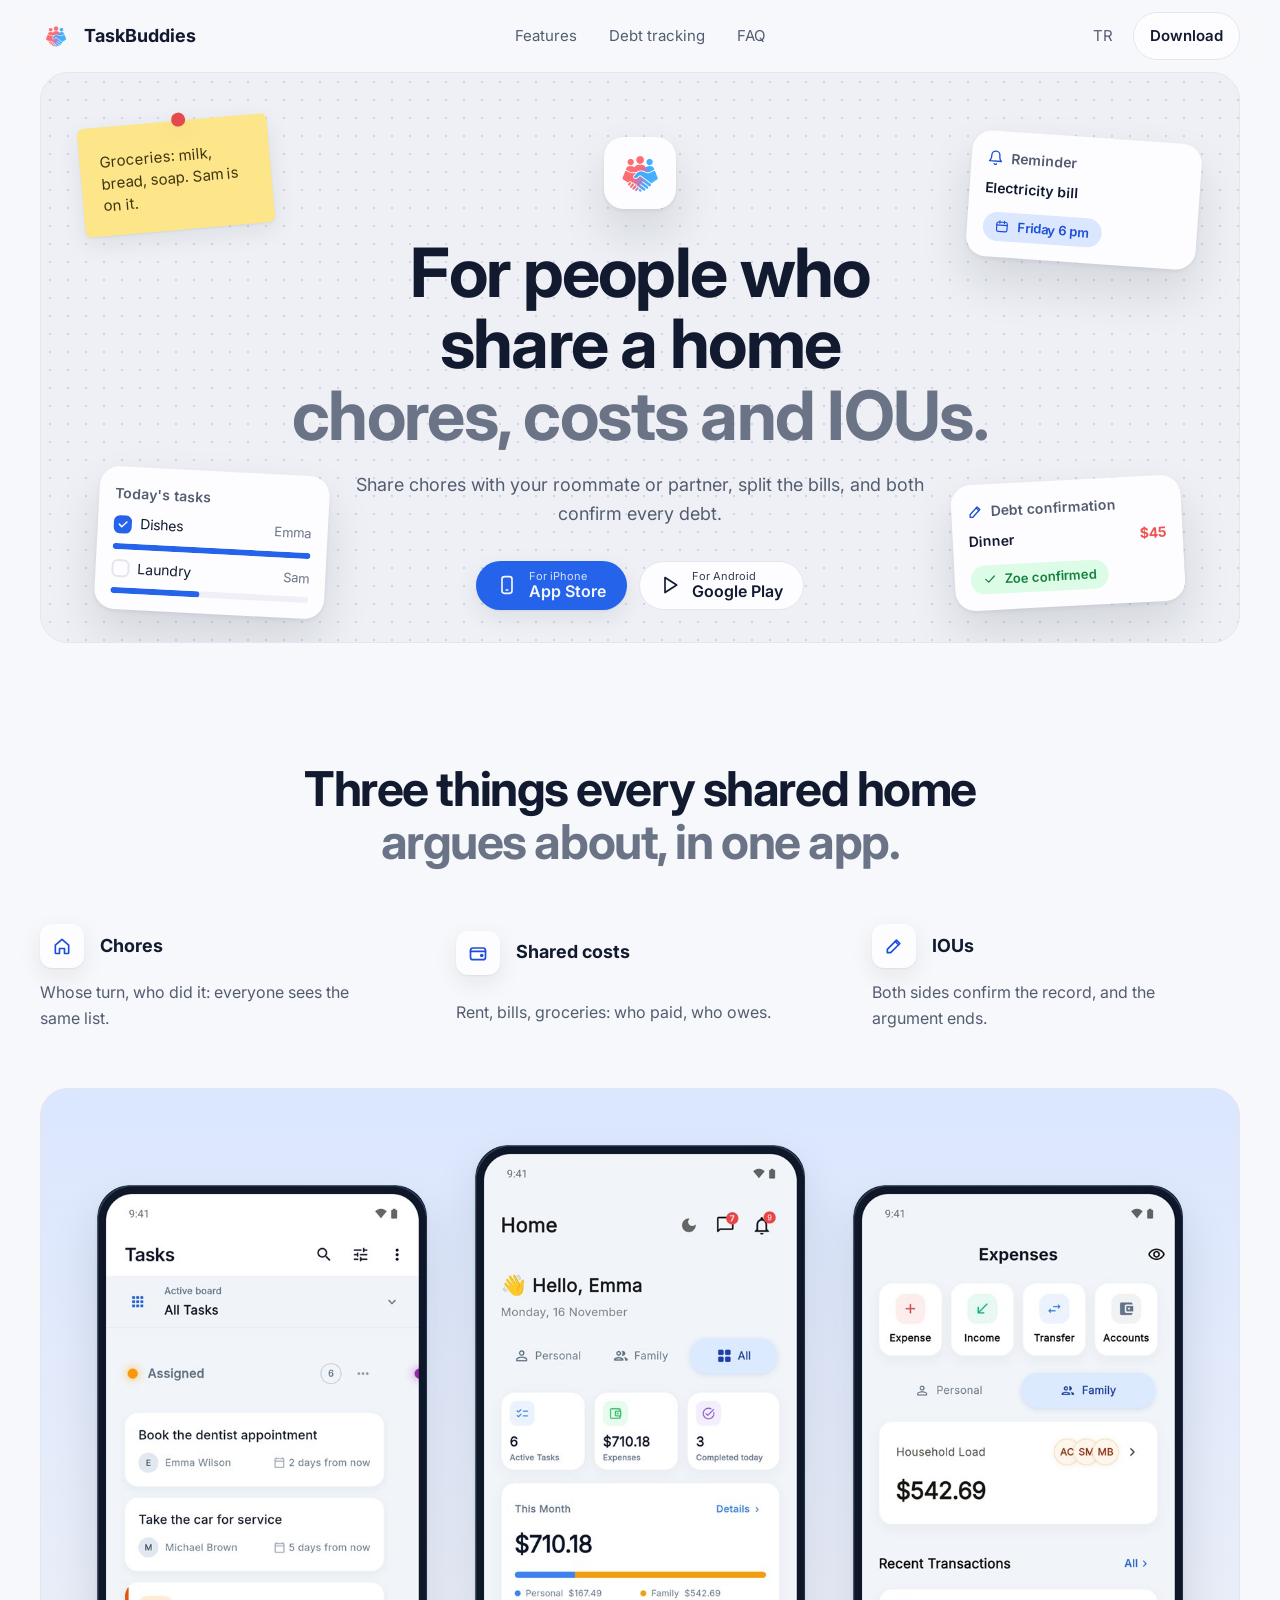
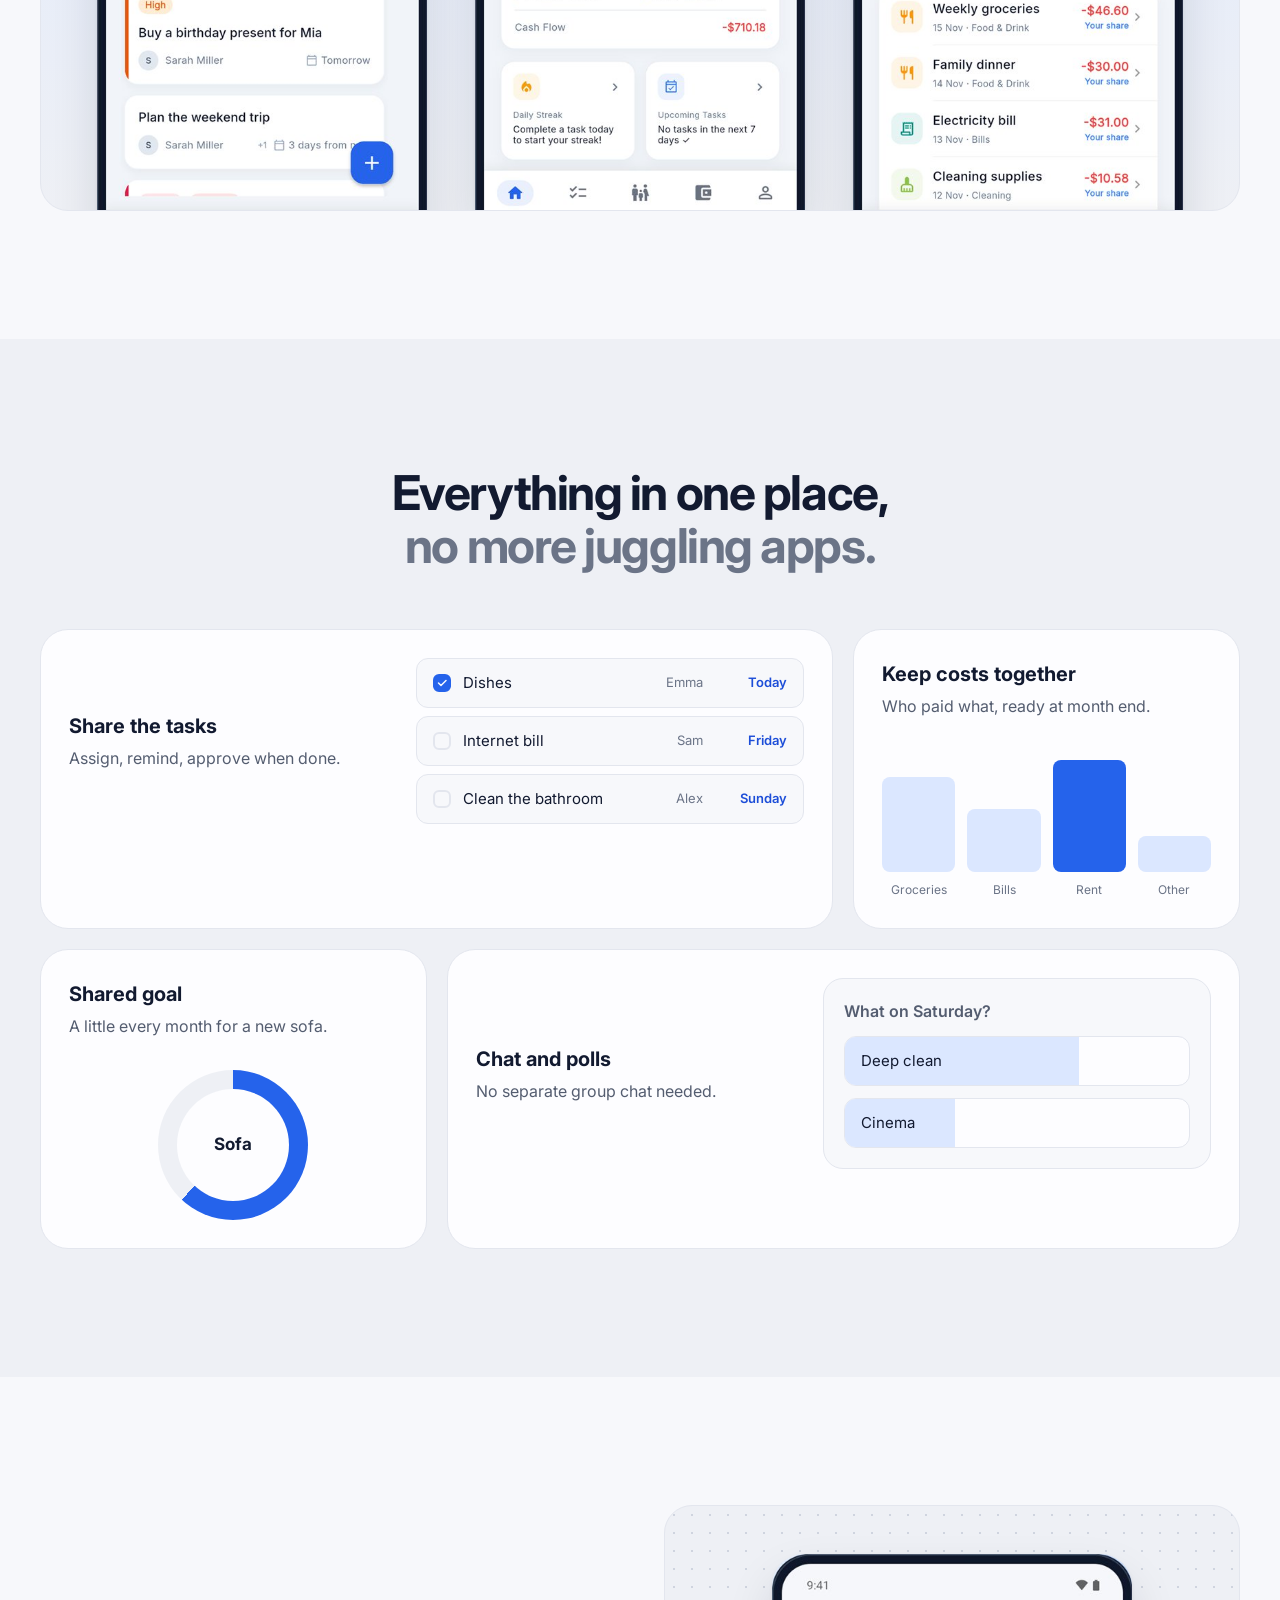
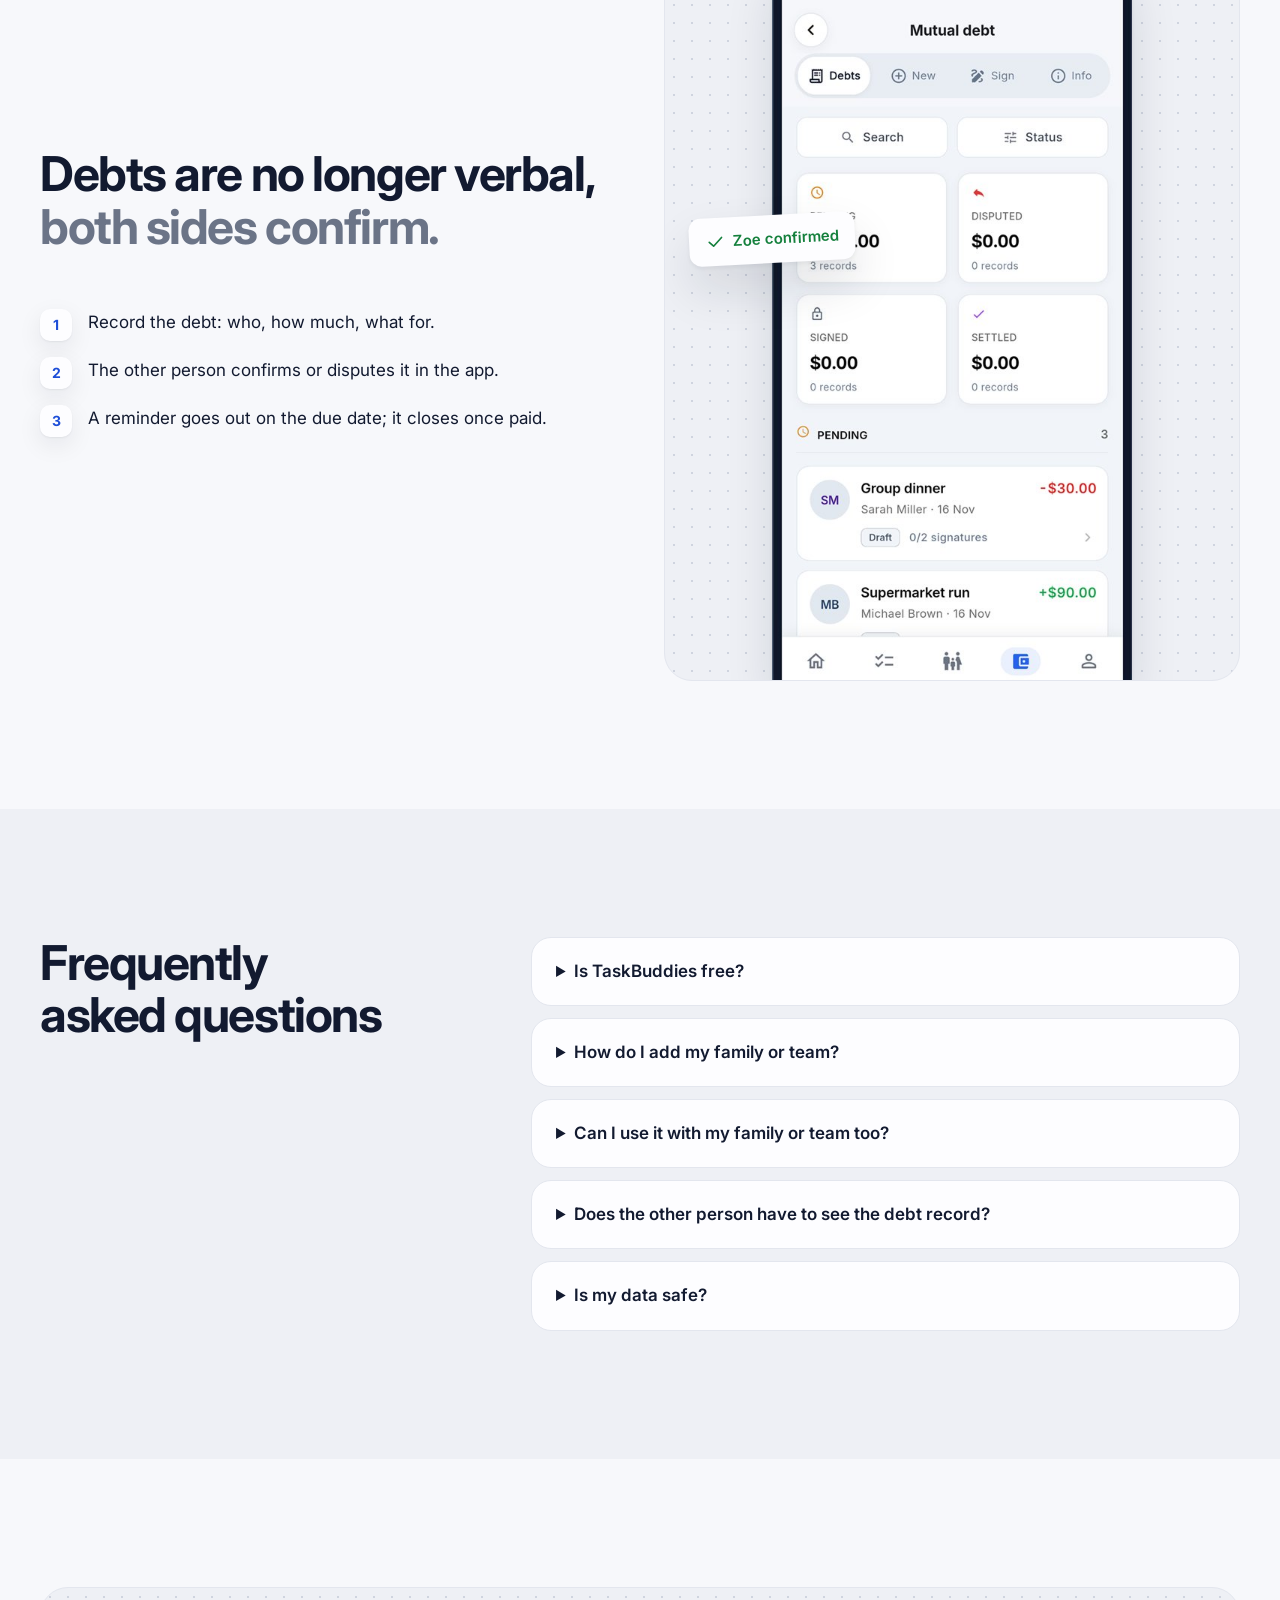
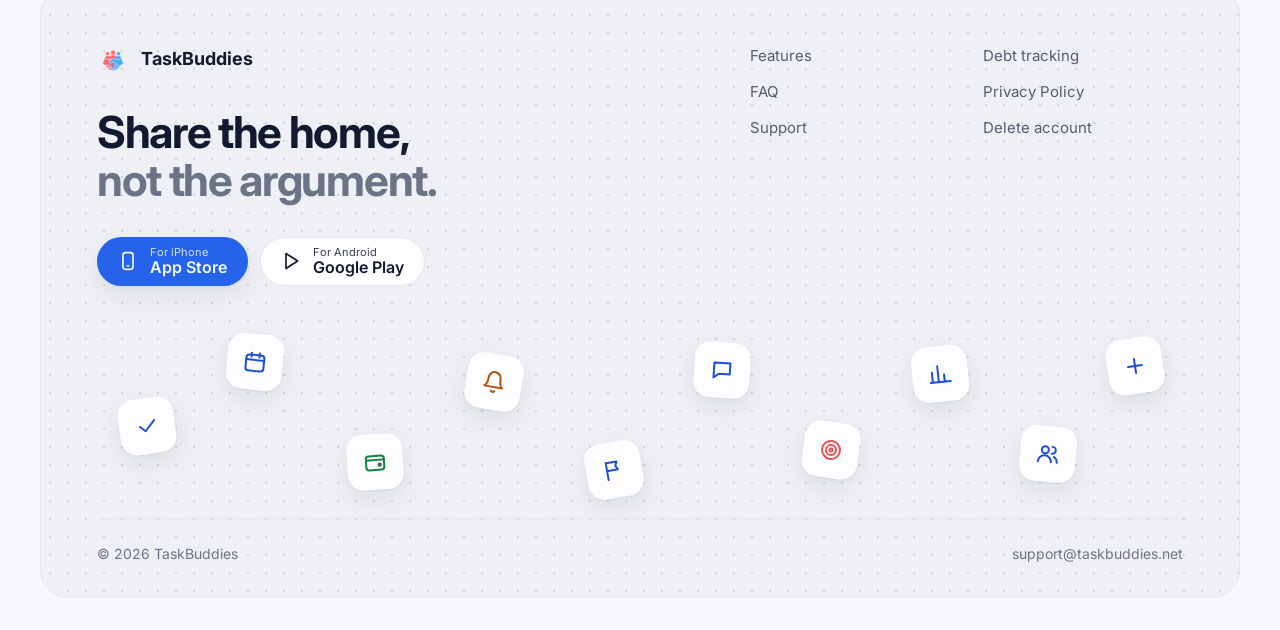
==== commit a66535cf: "revert: remove the log in link while the web app is closed The production web app is stopped for now" ====
--- a/en/index.html
+++ b/en/index.html
@@ -23,7 +23,7 @@
   <link rel="preconnect" href="https://fonts.googleapis.com">
   <link rel="preconnect" href="https://fonts.gstatic.com" crossorigin>
   <link href="https://fonts.googleapis.com/css2?family=Inter:wght@400;600;700&display=swap" rel="stylesheet">
-  <link rel="stylesheet" href="/style.css?v=d3fc2dffab">
+  <link rel="stylesheet" href="/style.css?v=91cb1b88c2">
   <script type="application/ld+json">{"@context":"https://schema.org","@type":"MobileApplication","name":"TaskBuddies","operatingSystem":"iOS, Android","applicationCategory":"ProductivityApplication","offers":{"@type":"Offer","price":"0","priceCurrency":"USD"},"url":"https://taskbuddies.net/en/"}</script>
 </head>
 <body>
@@ -35,7 +35,6 @@
       </nav>
       <div class="top-actions">
         <a class="lang" href="/" hreflang="tr">TR</a>
-        <a class="login" href="https://web.taskbuddies.net/">Log in</a>
         <a class="btn btn-ghost btn-sm" href="#download">Download</a>
       </div>
     </div>
--- a/style.css
+++ b/style.css
@@ -89,16 +89,11 @@
 .brand { display: inline-flex; align-items: center; gap: 12px; text-decoration: none; font-weight: 700; font-size: 18px; }
 .brand img { width: 32px; height: 32px; border-radius: 8px; }
 .links { display: flex; gap: 32px; }
-.links a, .lang, .login { text-decoration: none; font-size: 15px; font-weight: 400; color: var(--muted); }
-.links a:hover, .lang:hover, .login:hover { color: var(--ink); }
-.links a:active, .lang:active, .login:active { color: var(--blue); }
+.links a, .lang { text-decoration: none; font-size: 15px; font-weight: 400; color: var(--muted); }
+.links a:hover, .lang:hover { color: var(--ink); }
+.links a:active, .lang:active { color: var(--blue); }
 .top-actions { display: flex; align-items: center; justify-content: flex-end; gap: 20px; }
 @media (max-width: 760px) { .links { display: none; } .top-row { grid-template-columns: 1fr auto; } }
-/* Dar telefonlarda logo, dil, giriş ve İndir tek satıra sığsın */
-@media (max-width: 420px) { .top-row { gap: 8px; } .top-actions { gap: 12px; } .top .btn-sm { padding: 8px 12px; } }
-.login { white-space: nowrap; }
-/* Telefonda yalnızca logo simgesi kalır, giriş ve İndir sığsın */
-@media (max-width: 400px) { .brand { font-size: 0; gap: 0; } }
 
 /* Hero */
 .hero { position: relative; border-radius: var(--r-lg); padding: 64px 24px 32px; overflow: clip; border: 1px solid var(--line); }
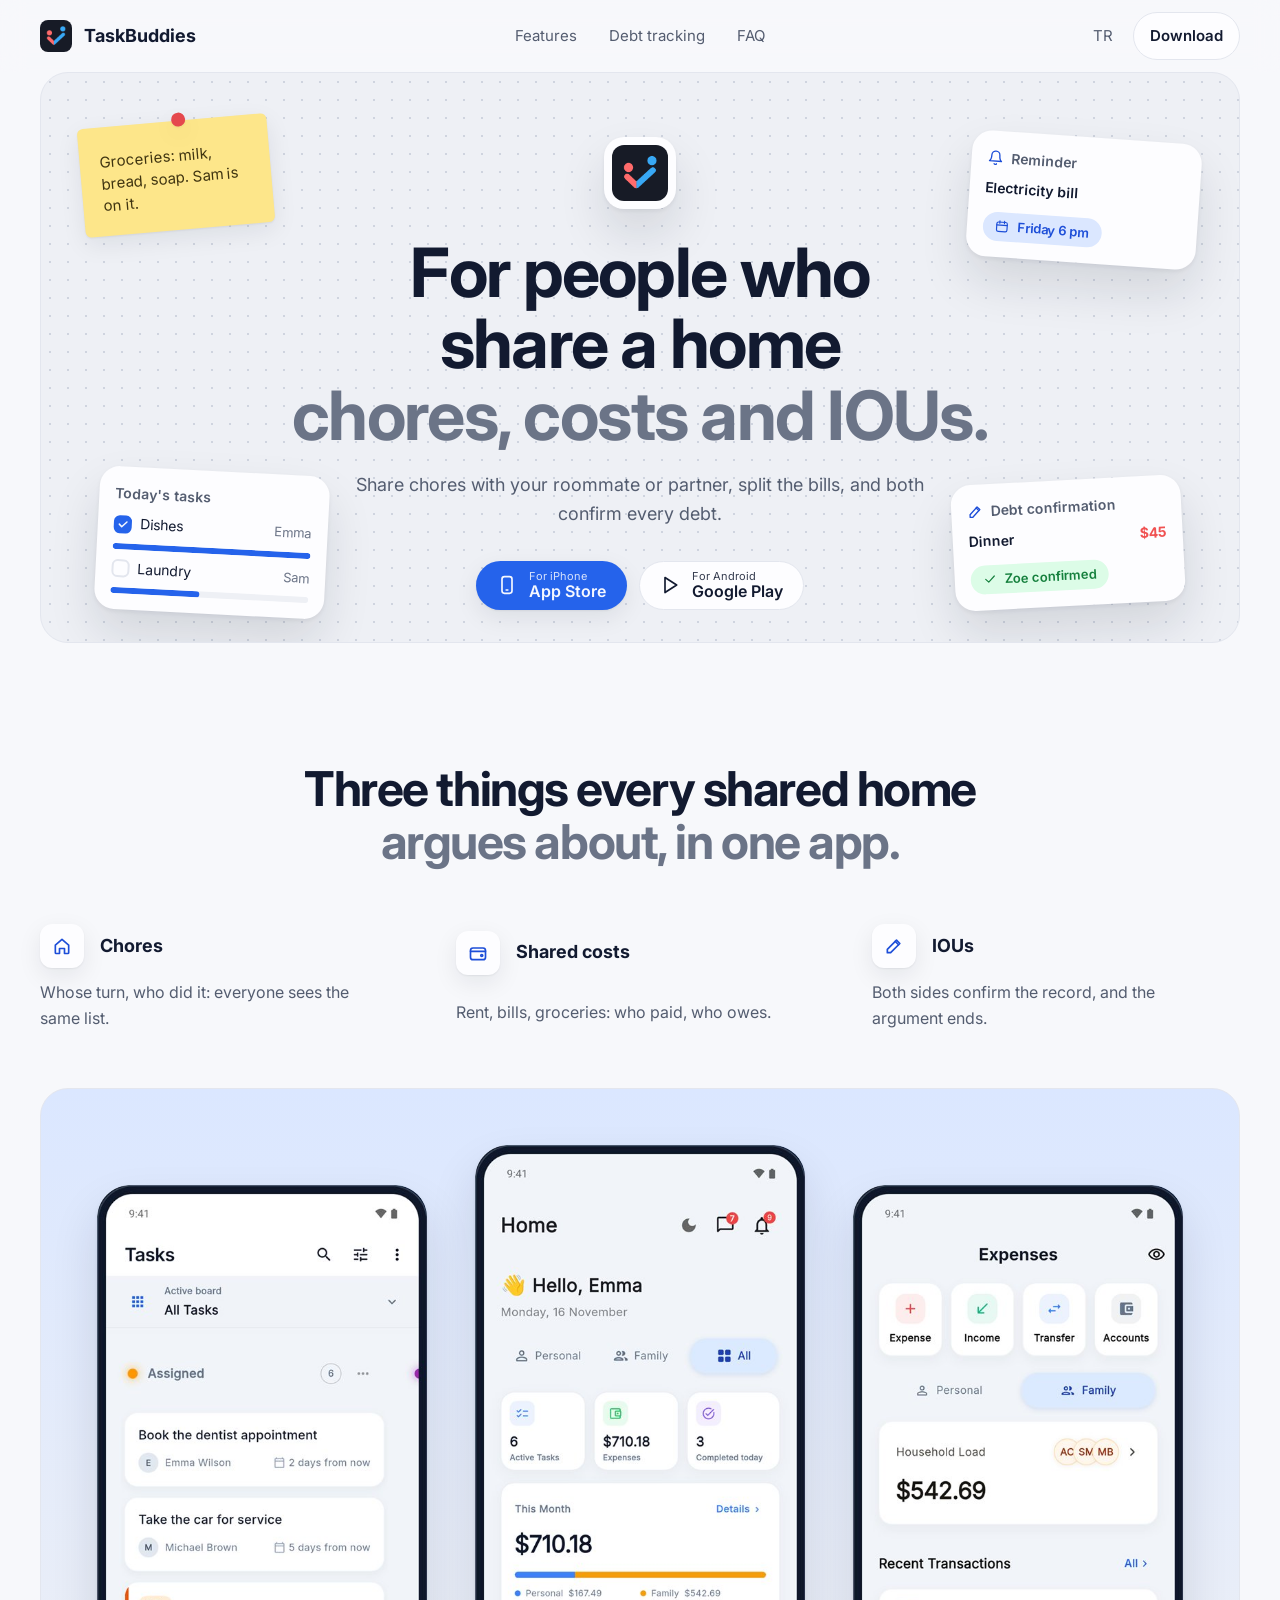
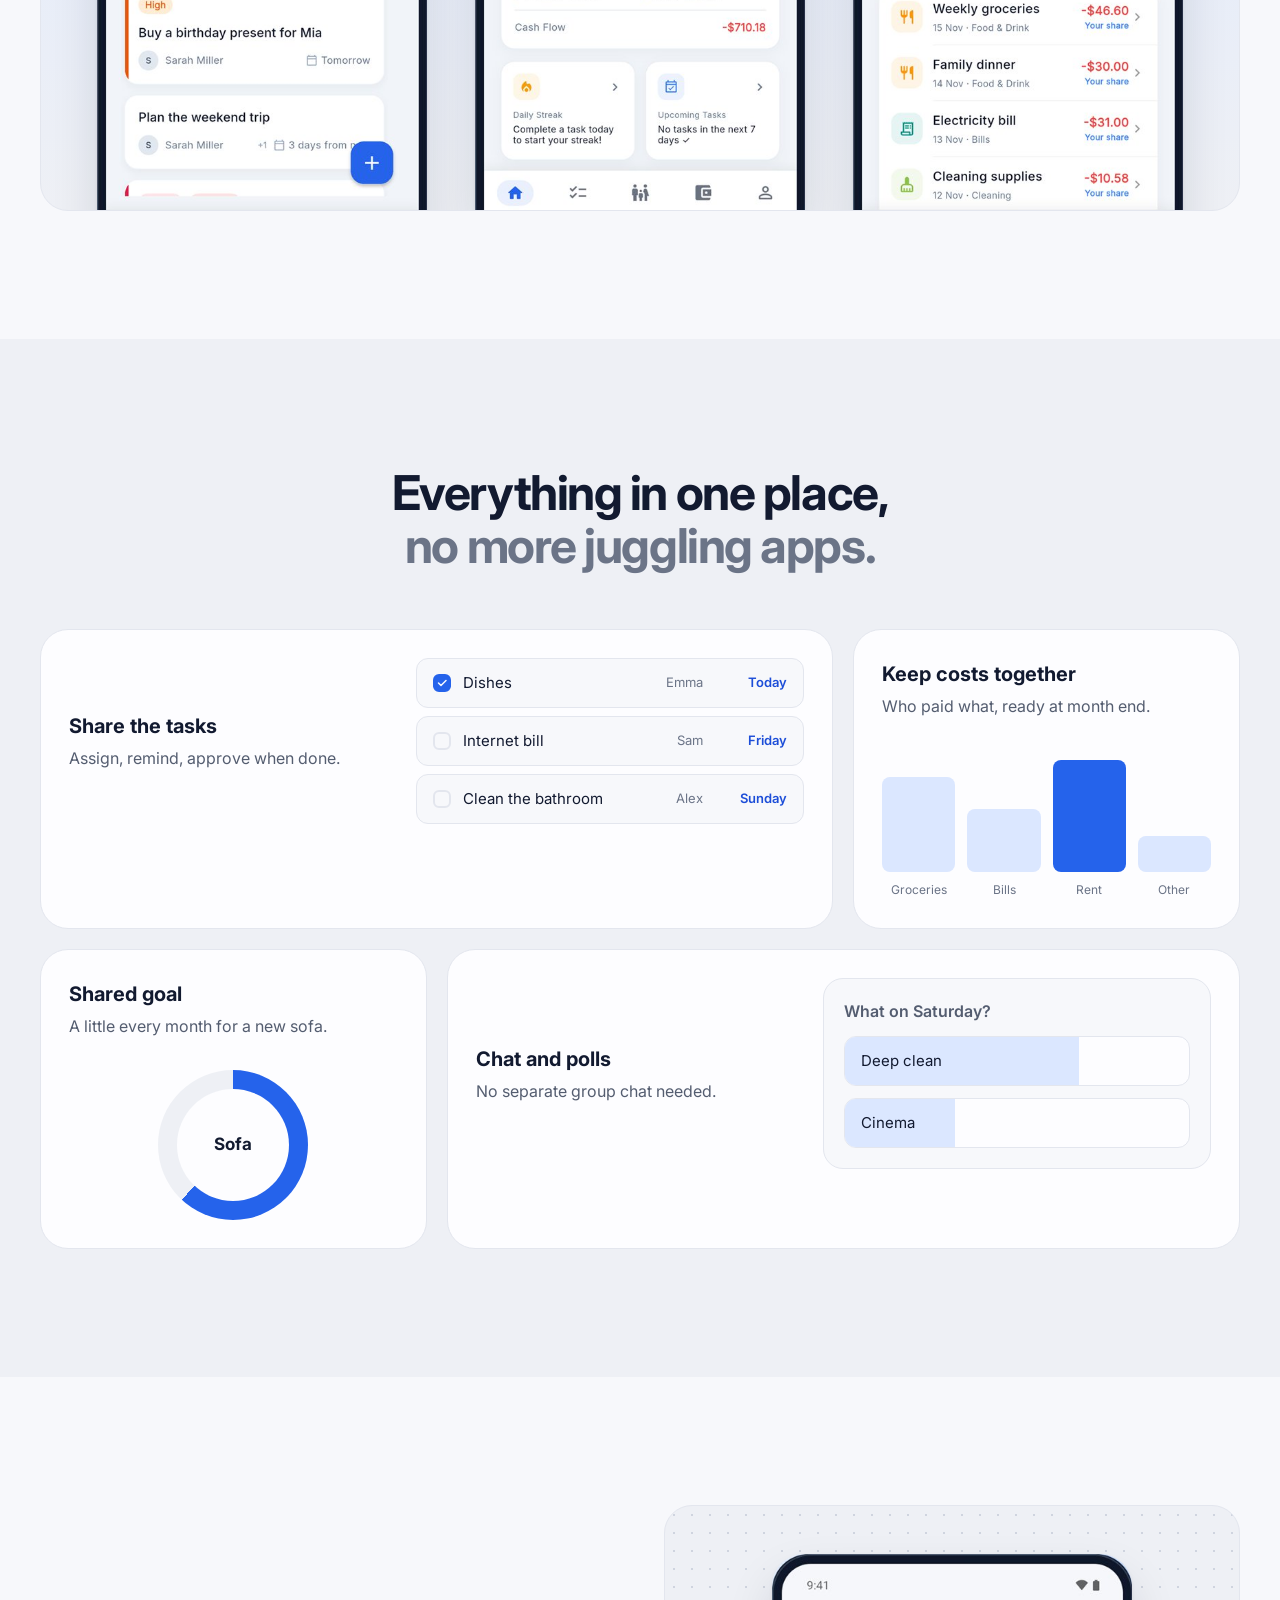
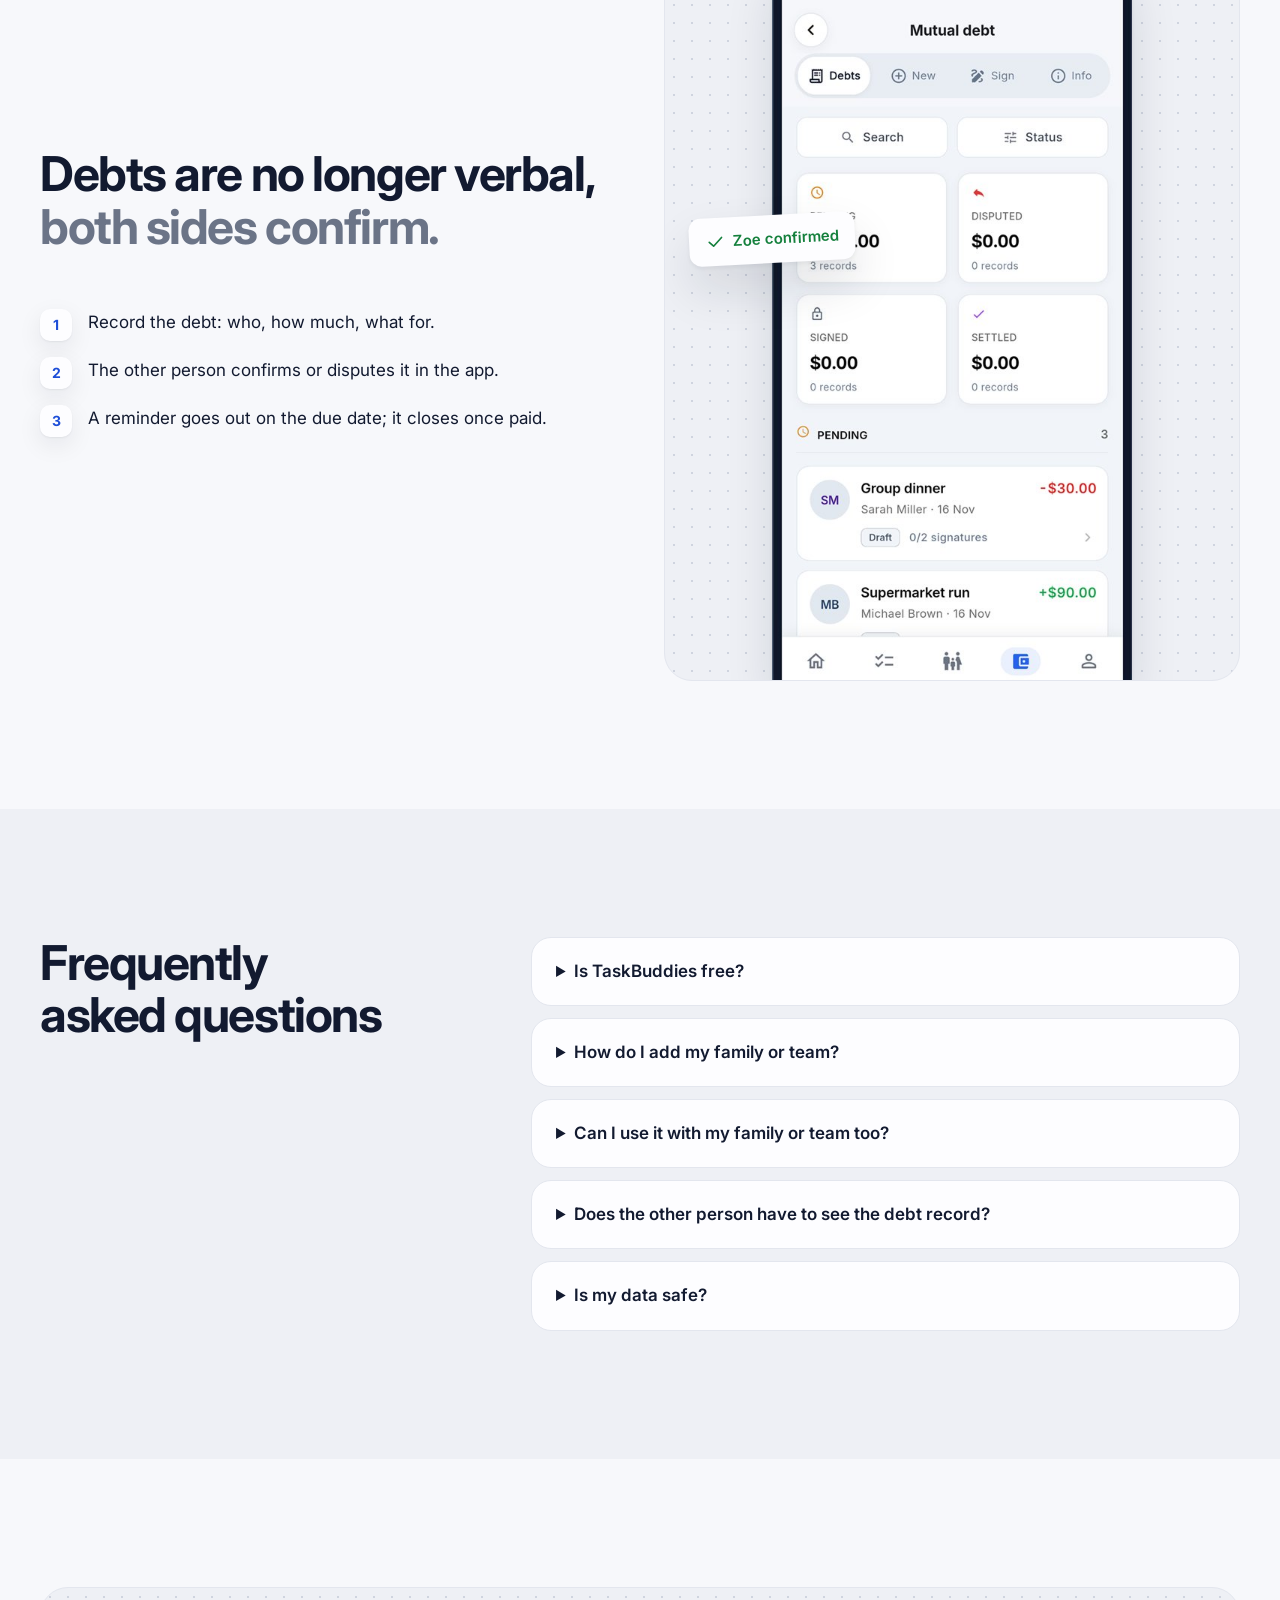
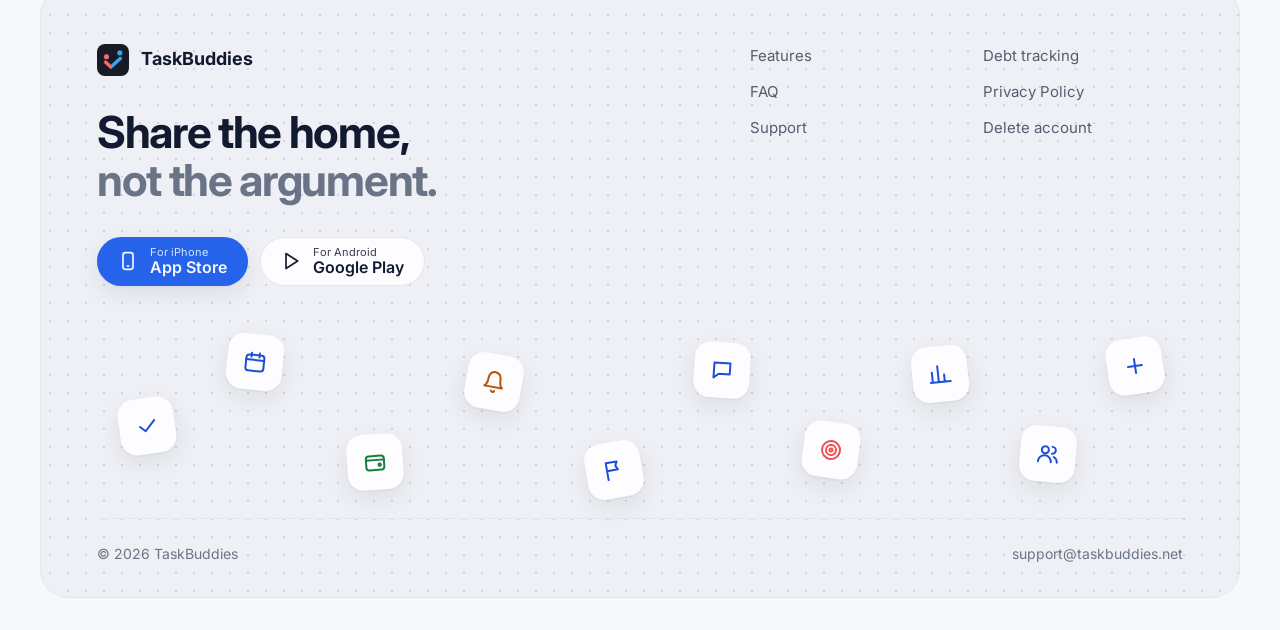
==== commit 05bc0c50: "fix(cache): version the icon URLs so the new logo bypasses old caches /assets/ is served with max-ag" ====
--- a/en/index.html
+++ b/en/index.html
@@ -9,8 +9,8 @@
   <link rel="alternate" hreflang="tr" href="https://taskbuddies.net/">
   <link rel="alternate" hreflang="en" href="https://taskbuddies.net/en/">
   <link rel="alternate" hreflang="x-default" href="https://taskbuddies.net/en/">
-  <link rel="icon" type="image/png" href="/assets/icon-192.png">
-  <link rel="apple-touch-icon" href="/assets/icon-192.png">
+  <link rel="icon" type="image/png" href="/assets/icon-192.png?v=2">
+  <link rel="apple-touch-icon" href="/assets/icon-192.png?v=2">
   <meta name="theme-color" content="#f7f8fb">
   <meta name="apple-itunes-app" content="app-id=6759522037">
   <meta property="og:type" content="website">
@@ -29,7 +29,7 @@
 <body>
   <header class="top">
     <div class="wrap top-row">
-      <a class="brand" href="/en/"><img src="/assets/icon-192.png" alt="" width="32" height="32">TaskBuddies</a>
+      <a class="brand" href="/en/"><img src="/assets/icon-192.png?v=2" alt="" width="32" height="32">TaskBuddies</a>
       <nav class="links" aria-label="Sections">
         <a href="#features">Features</a><a href="#debts">Debt tracking</a><a href="#faq">FAQ</a>
       </nav>
@@ -44,7 +44,7 @@
     <div class="wrap">
       <section class="hero dots" aria-labelledby="h">
         <div class="hero-copy">
-          <img class="app-tile" src="/assets/icon-192.png" alt="" width="72" height="72">
+          <img class="app-tile" src="/assets/icon-192.png?v=2" alt="" width="72" height="72">
           <h1 id="h"><span>For people who share a home</span> <span class="soft">chores, costs and IOUs.</span></h1>
           <p class="lead">Share chores with your roommate or partner, split the bills, and both confirm every debt.</p>
           <div class="stores center">
@@ -159,7 +159,7 @@
     <div class="foot dots">
       <div class="foot-top">
         <div>
-          <a class="brand dark" href="/en/"><img src="/assets/icon-192.png" alt="" width="32" height="32">TaskBuddies</a>
+          <a class="brand dark" href="/en/"><img src="/assets/icon-192.png?v=2" alt="" width="32" height="32">TaskBuddies</a>
           <p class="foot-h"><span>Share the home,</span> <span class="soft">not the argument.</span></p>
           <div class="stores ">
           <a class="btn btn-primary" href="https://apps.apple.com/app/id6759522037" rel="noopener"><svg class="i" viewBox="0 0 24 24" fill="none" stroke="currentColor" stroke-width="2" stroke-linecap="round" stroke-linejoin="round" aria-hidden="true"><rect x="6" y="2" width="12" height="20" rx="3"/><path d="M11 18h2"/></svg><span><small>For iPhone</small>App Store</span></a>
